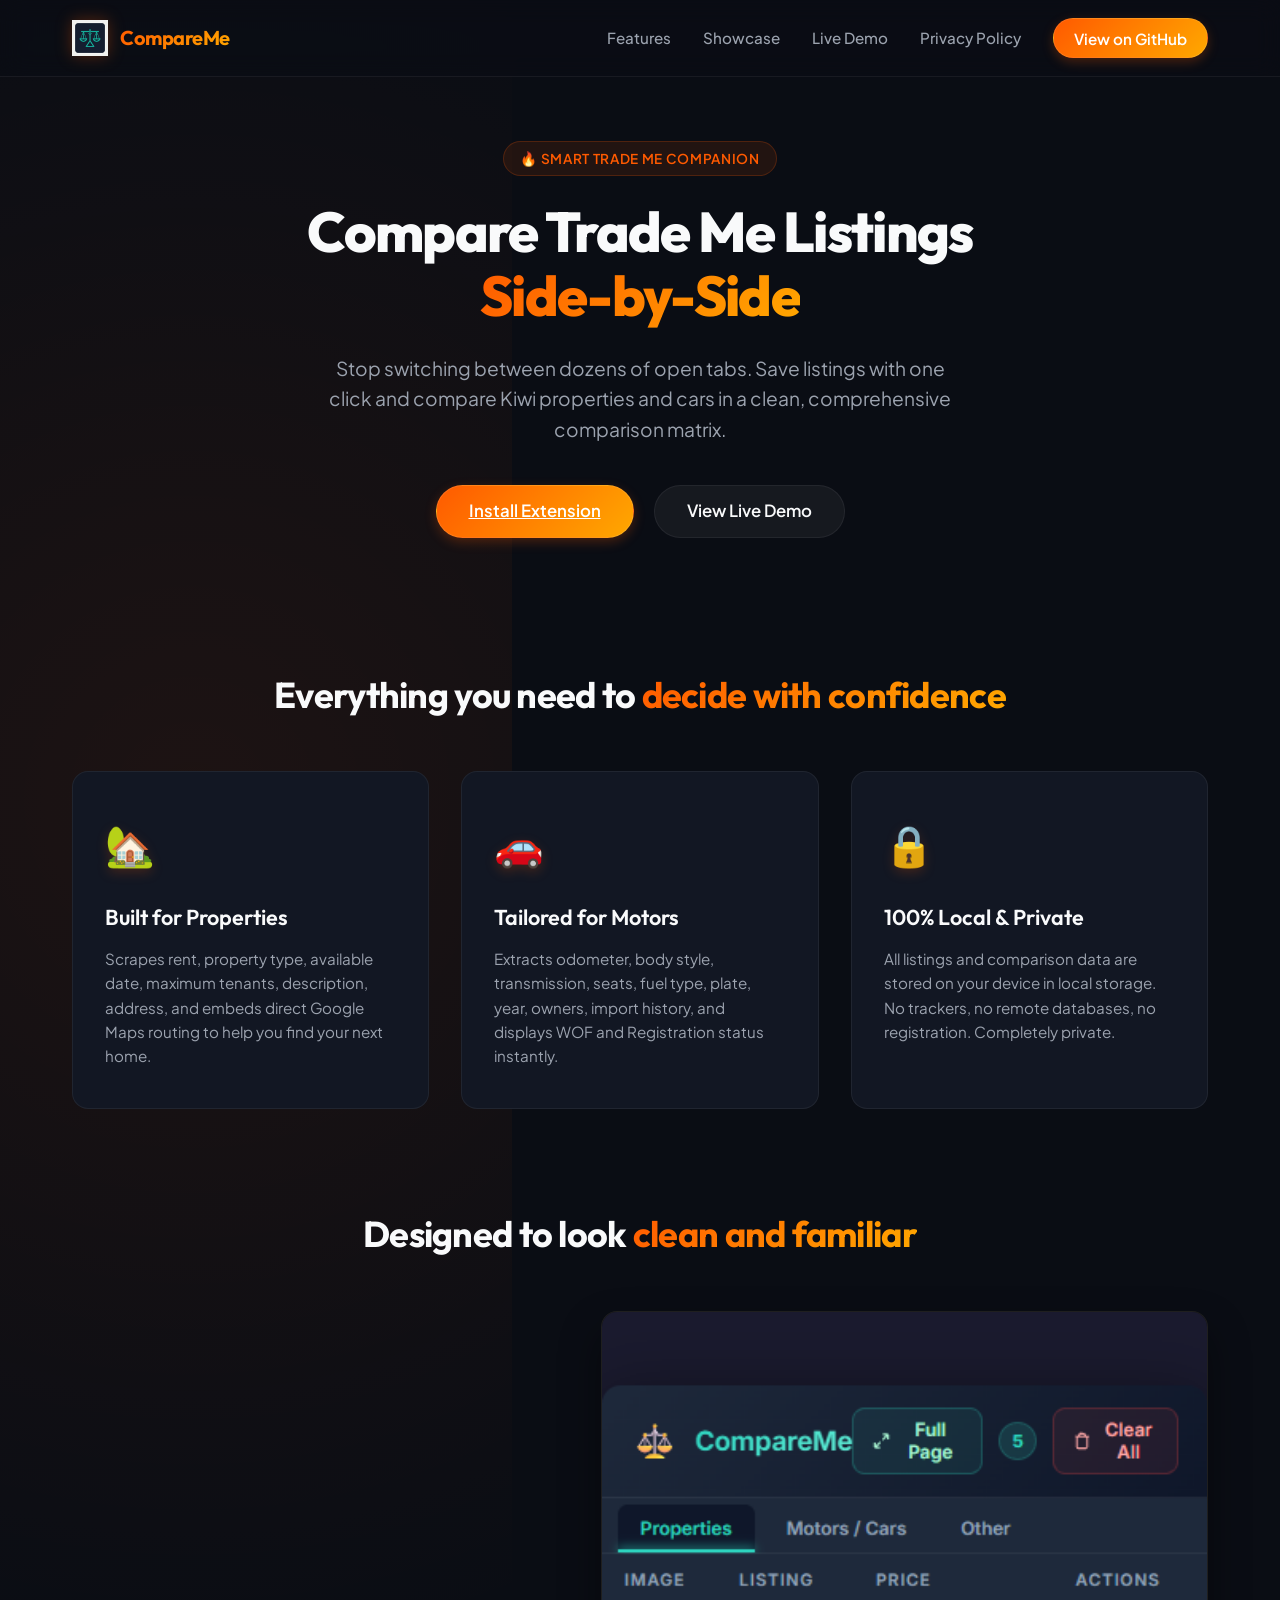
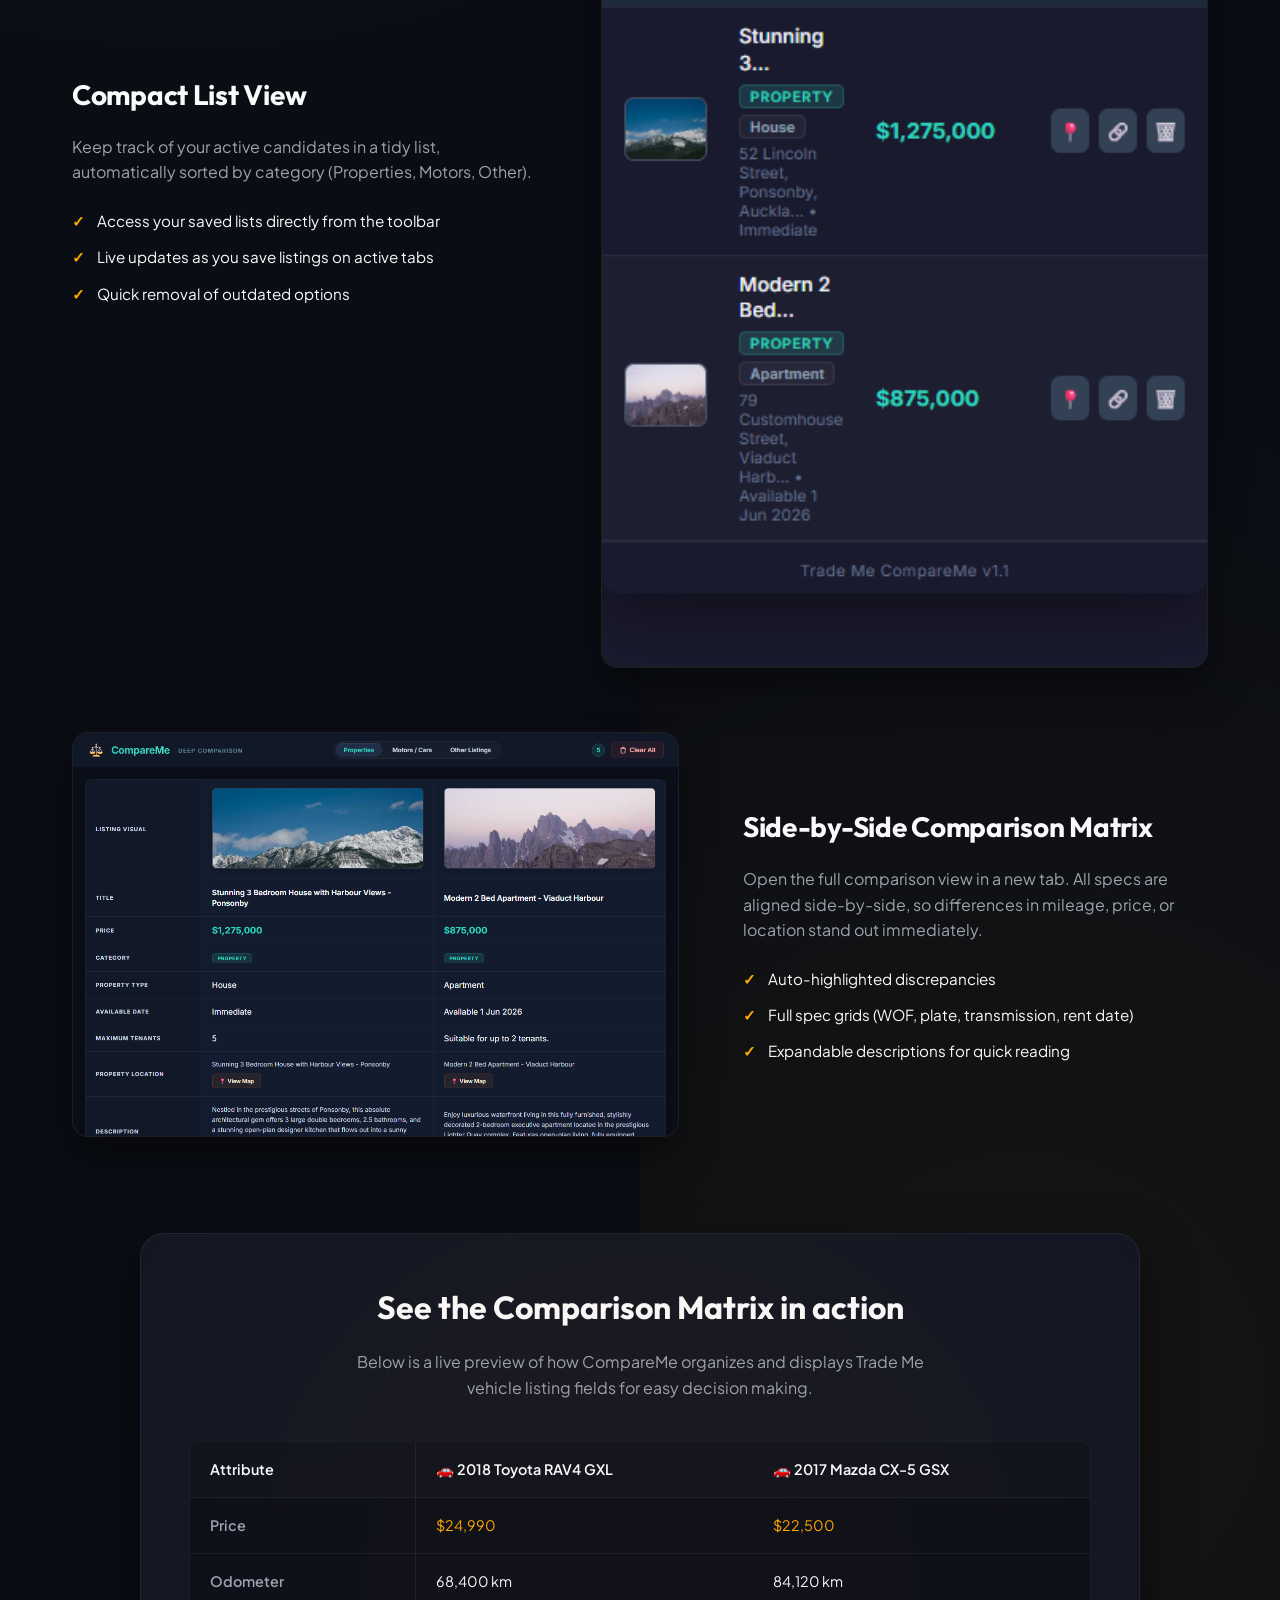
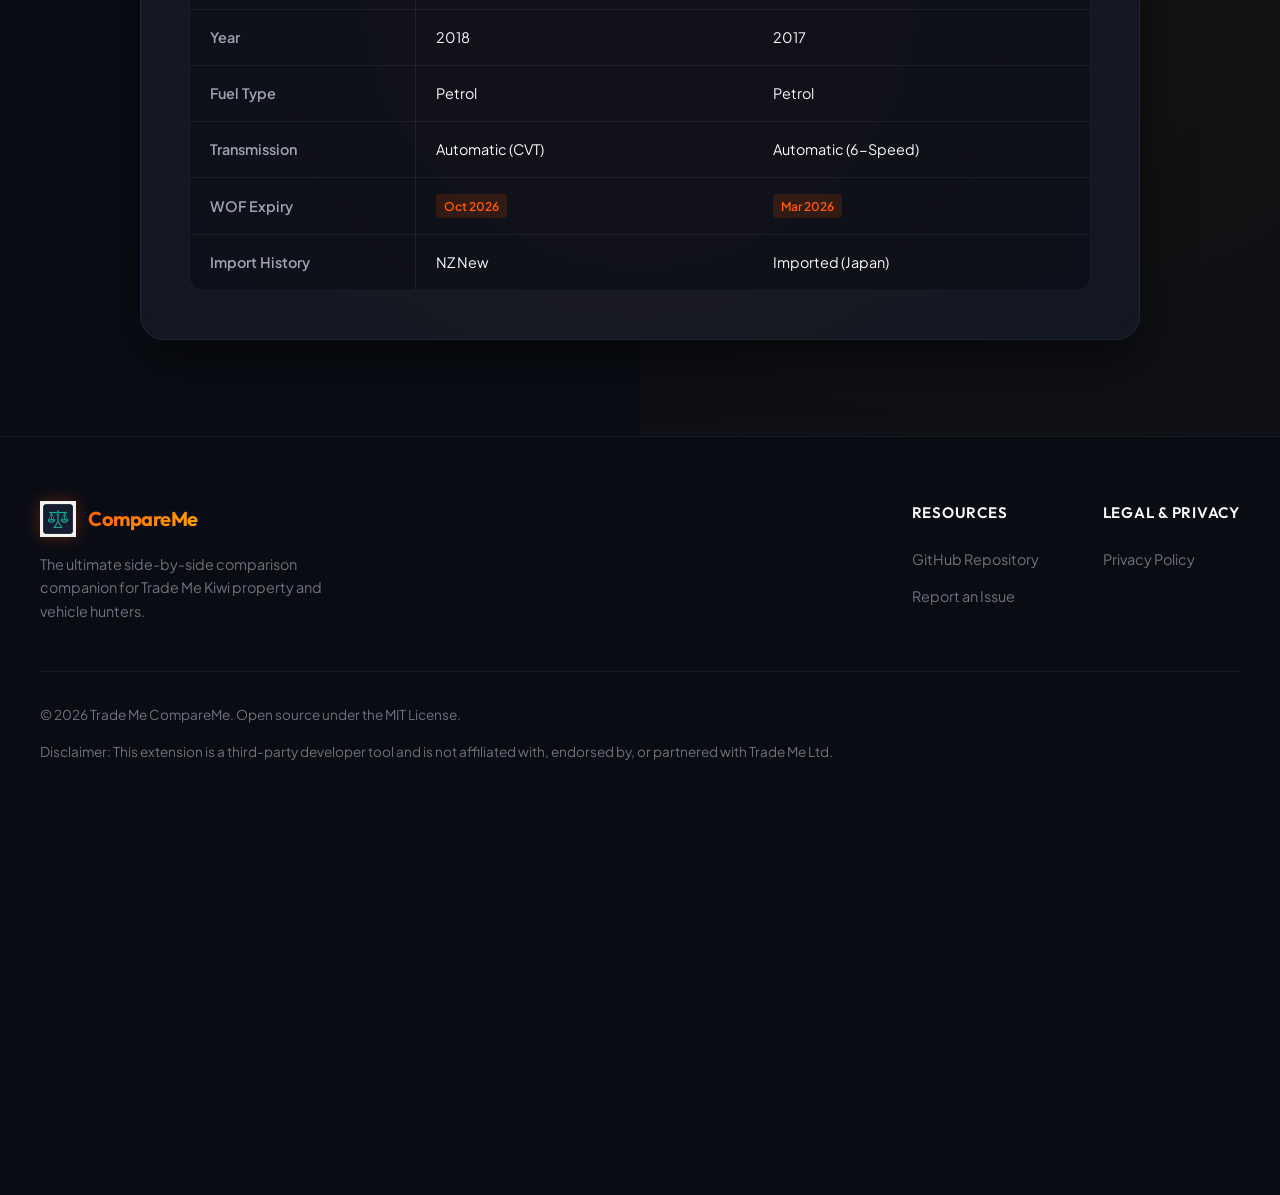
==== index.html @ 4a11d796 "Add files via upload" ====
<!DOCTYPE html>
<html lang="en">
<head>
    <meta charset="UTF-8">
    <meta name="viewport" content="width=device-width, initial-scale=1.0">
    <title>Trade Me CompareMe - Side-by-Side Car and Property Comparison</title>
    <meta name="description" content="Compare Trade Me motor and property listings side-by-side. Save listings locally, compare technical specs instantly, and find the perfect car or home.">
    <link rel="icon" type="image/png" href="assets/icon16.png">
    <link rel="stylesheet" href="styles.css">
</head>
<body>

    <!-- Header / Navigation -->
    <header>
        <div class="nav-container">
            <a href="index.html" class="logo-link">
                <img src="assets/icon128.png" alt="Trade Me CompareMe Logo" class="logo-icon">
                <span class="logo-text">CompareMe</span>
            </a>
            <nav>
                <ul>
                    <li><a href="#features">Features</a></li>
                    <li><a href="#showcase">Showcase</a></li>
                    <li><a href="#demo">Live Demo</a></li>
                    <li><a href="privacy.html">Privacy Policy</a></li>
                    <li class="cta-li"><a href="https://github.com/raizenshout/trademe-compareme" class="btn-cta" target="_blank">View on GitHub</a></li>
                </ul>
            </nav>
        </div>
    </header>

    <!-- Hero Section -->
    <section class="hero">
        <span class="hero-tag">🔥 Smart Trade Me Companion</span>
        <h1>Compare Trade Me Listings <span>Side-by-Side</span></h1>
        <p class="hero-desc">
            Stop switching between dozens of open tabs. Save listings with one click and compare Kiwi properties and cars in a clean, comprehensive comparison matrix.
        </p>
        <div class="hero-buttons">
            <a href="https://github.com/raizenshout/trademe-compareme" class="btn-cta btn-large" target="_blank">Install Extension</a>
            <a href="#demo" class="btn-secondary btn-large">View Live Demo</a>
        </div>
    </section>

    <!-- Core Features Section -->
    <section class="features-section" id="features">
        <h2 class="section-title">Everything you need to <span>decide with confidence</span></h2>
        <div class="grid-3">
            <!-- Feature Card 1 -->
            <div class="card">
                <span class="card-icon">🏡</span>
                <h3>Built for Properties</h3>
                <p>Scrapes rent, property type, available date, maximum tenants, description, address, and embeds direct Google Maps routing to help you find your next home.</p>
            </div>
            <!-- Feature Card 2 -->
            <div class="card">
                <span class="card-icon">🚗</span>
                <h3>Tailored for Motors</h3>
                <p>Extracts odometer, body style, transmission, seats, fuel type, plate, year, owners, import history, and displays WOF and Registration status instantly.</p>
            </div>
            <!-- Feature Card 3 -->
            <div class="card">
                <span class="card-icon">🔒</span>
                <h3>100% Local & Private</h3>
                <p>All listings and comparison data are stored on your device in local storage. No trackers, no remote databases, no registration. Completely private.</p>
            </div>
        </div>
    </section>

    <!-- Visual Showcase Section -->
    <section class="showcase-section" id="showcase">
        <h2 class="section-title">Designed to look <span>clean and familiar</span></h2>
        <div class="showcase-container">
            
            <!-- Showcase Item 1: Popup -->
            <div class="showcase-item">
                <div class="showcase-content">
                    <h3>Compact List View</h3>
                    <p>Keep track of your active candidates in a tidy list, automatically sorted by category (Properties, Motors, Other).</p>
                    <ul>
                        <li>Access your saved lists directly from the toolbar</li>
                        <li>Live updates as you save listings on active tabs</li>
                        <li>Quick removal of outdated options</li>
                    </ul>
                </div>
                <div class="showcase-image-wrapper">
                    <img src="assets/popup_test_screenshot.png" alt="Trade Me CompareMe Popup Screenshot" class="showcase-img">
                </div>
            </div>

            <!-- Showcase Item 2: Matrix -->
            <div class="showcase-item">
                <div class="showcase-content">
                    <h3>Side-by-Side Comparison Matrix</h3>
                    <p>Open the full comparison view in a new tab. All specs are aligned side-by-side, so differences in mileage, price, or location stand out immediately.</p>
                    <ul>
                        <li>Auto-highlighted discrepancies</li>
                        <li>Full spec grids (WOF, plate, transmission, rent date)</li>
                        <li>Expandable descriptions for quick reading</li>
                    </ul>
                </div>
                <div class="showcase-image-wrapper">
                    <img src="assets/compare_test_screenshot.png" alt="Trade Me CompareMe Comparison Matrix Screenshot" class="showcase-img">
                </div>
            </div>

        </div>
    </section>

    <!-- Interactive Mock Demo Section -->
    <section class="demo-section" id="demo">
        <h2 class="demo-title">See the <span>Comparison Matrix</span> in action</h2>
        <p class="demo-desc">Below is a live preview of how CompareMe organizes and displays Trade Me vehicle listing fields for easy decision making.</p>
        
        <div class="demo-matrix">
            <table class="demo-table">
                <thead>
                    <tr>
                        <th class="demo-field-name">Attribute</th>
                        <th>🚗 2018 Toyota RAV4 GXL</th>
                        <th>🚗 2017 Mazda CX-5 GSX</th>
                    </tr>
                </thead>
                <tbody>
                    <tr>
                        <td class="demo-field-name">Price</td>
                        <td class="demo-val highlight">$24,990</td>
                        <td class="demo-val highlight">$22,500</td>
                    </tr>
                    <tr>
                        <td class="demo-field-name">Odometer</td>
                        <td class="demo-val">68,400 km</td>
                        <td class="demo-val">84,120 km</td>
                    </tr>
                    <tr>
                        <td class="demo-field-name">Year</td>
                        <td class="demo-val">2018</td>
                        <td class="demo-val">2017</td>
                    </tr>
                    <tr>
                        <td class="demo-field-name">Fuel Type</td>
                        <td class="demo-val">Petrol</td>
                        <td class="demo-val">Petrol</td>
                    </tr>
                    <tr>
                        <td class="demo-field-name">Transmission</td>
                        <td class="demo-val">Automatic (CVT)</td>
                        <td class="demo-val">Automatic (6-Speed)</td>
                    </tr>
                    <tr>
                        <td class="demo-field-name">WOF Expiry</td>
                        <td class="demo-val"><span class="demo-badge">Oct 2026</span></td>
                        <td class="demo-val"><span class="demo-badge">Mar 2026</span></td>
                    </tr>
                    <tr>
                        <td class="demo-field-name">Import History</td>
                        <td class="demo-val">NZ New</td>
                        <td class="demo-val">Imported (Japan)</td>
                    </tr>
                </tbody>
            </table>
        </div>
    </section>

    <!-- Footer -->
    <footer>
        <div class="footer-container">
            <div class="footer-brand">
                <a href="index.html" class="logo-link">
                    <img src="assets/icon128.png" alt="Trade Me CompareMe Logo" class="logo-icon">
                    <span class="logo-text">CompareMe</span>
                </a>
                <p>The ultimate side-by-side comparison companion for Trade Me Kiwi property and vehicle hunters.</p>
            </div>
            <div class="footer-links">
                <div class="footer-col">
                    <h4>Resources</h4>
                    <ul>
                        <li><a href="https://github.com/raizenshout/trademe-compareme" target="_blank">GitHub Repository</a></li>
                        <li><a href="https://github.com/raizenshout/trademe-compareme/issues" target="_blank">Report an Issue</a></li>
                    </ul>
                </div>
                <div class="footer-col">
                    <h4>Legal & Privacy</h4>
                    <ul>
                        <li><a href="privacy.html">Privacy Policy</a></li>
                    </ul>
                </div>
            </div>
        </div>
        <div class="footer-bottom">
            <p>&copy; 2026 Trade Me CompareMe. Open source under the MIT License.</p>
            <p>Disclaimer: This extension is a third-party developer tool and is not affiliated with, endorsed by, or partnered with Trade Me Ltd.</p>
        </div>
    </footer>

</body>
</html>
---- styles.css ----
@import url('https://fonts.googleapis.com/css2?family=Outfit:wght@300;400;500;600;700;800&family=Plus+Jakarta+Sans:wght@300;400;500;600;700&display=swap');

:root {
    --bg-main: #0A0D14;
    --bg-card: #121723;
    --bg-card-hover: #192030;
    --text-primary: #F9FAFB;
    --text-secondary: #9CA3AF;
    --text-muted: #6B7280;
    --accent-orange: #FF5A00;
    --accent-yellow: #FFA800;
    --accent-gradient: linear-gradient(135deg, #FF5A00 0%, #FFA800 100%);
    --accent-glow: rgba(255, 90, 0, 0.15);
    --border-color: rgba(255, 255, 255, 0.06);
    --border-hover: rgba(255, 255, 255, 0.12);
    --font-heading: 'Outfit', sans-serif;
    --font-body: 'Plus Jakarta Sans', sans-serif;
    --transition-smooth: all 0.3s cubic-bezier(0.4, 0, 0.2, 1);
}

* {
    box-sizing: border-box;
    margin: 0;
    padding: 0;
}

body {
    background-color: var(--bg-main);
    color: var(--text-primary);
    font-family: var(--font-body);
    line-height: 1.6;
    overflow-x: hidden;
    position: relative;
}

/* Background Gradients */
body::before {
    content: '';
    position: absolute;
    top: -10%;
    left: -10%;
    width: 50%;
    height: 60%;
    background: radial-gradient(circle, rgba(255, 90, 0, 0.08) 0%, transparent 70%);
    z-index: -1;
    pointer-events: none;
}

body::after {
    content: '';
    position: absolute;
    bottom: -10%;
    right: -10%;
    width: 60%;
    height: 70%;
    background: radial-gradient(circle, rgba(255, 168, 0, 0.05) 0%, transparent 70%);
    z-index: -1;
    pointer-events: none;
}

/* Header & Navigation */
header {
    backdrop-filter: blur(12px);
    -webkit-backdrop-filter: blur(12px);
    background-color: rgba(10, 13, 20, 0.7);
    border-bottom: 1px solid var(--border-color);
    position: sticky;
    top: 0;
    z-index: 100;
    transition: var(--transition-smooth);
}

.nav-container {
    max-width: 1200px;
    margin: 0 auto;
    padding: 1.25rem 2rem;
    display: flex;
    justify-content: space-between;
    align-items: center;
}

.logo-link {
    display: flex;
    align-items: center;
    gap: 0.75rem;
    text-decoration: none;
    color: var(--text-primary);
}

.logo-icon {
    width: 2.25rem;
    height: 2.25rem;
    object-fit: contain;
    filter: drop-shadow(0 0 8px rgba(255, 90, 0, 0.3));
}

.logo-text {
    font-family: var(--font-heading);
    font-weight: 700;
    font-size: 1.25rem;
    letter-spacing: -0.025em;
    background: var(--accent-gradient);
    -webkit-background-clip: text;
    -webkit-text-fill-color: transparent;
}

nav ul {
    display: flex;
    list-style: none;
    gap: 2rem;
    align-items: center;
}

nav a {
    color: var(--text-secondary);
    text-decoration: none;
    font-weight: 500;
    font-size: 0.95rem;
    transition: var(--transition-smooth);
}

nav a:hover, nav a.active {
    color: var(--text-primary);
    text-shadow: 0 0 10px rgba(255, 255, 255, 0.2);
}

.btn-cta {
    background: var(--accent-gradient);
    color: #FFF !important;
    padding: 0.6rem 1.25rem;
    border-radius: 9999px;
    font-weight: 600;
    box-shadow: 0 4px 12px rgba(255, 90, 0, 0.25);
    transition: var(--transition-smooth);
    border: 1px solid rgba(255, 255, 255, 0.1);
}

.btn-cta:hover {
    transform: translateY(-2px);
    box-shadow: 0 6px 20px rgba(255, 90, 0, 0.4), 0 0 0 3px rgba(255, 90, 0, 0.2);
}

/* Hero Section */
.hero {
    max-width: 1200px;
    margin: 4rem auto 2rem;
    padding: 0 2rem;
    text-align: center;
    display: flex;
    flex-direction: column;
    align-items: center;
}

.hero-tag {
    background: rgba(255, 90, 0, 0.1);
    color: var(--accent-orange);
    padding: 0.35rem 1rem;
    border-radius: 9999px;
    font-size: 0.85rem;
    font-weight: 600;
    letter-spacing: 0.05em;
    text-transform: uppercase;
    border: 1px solid rgba(255, 90, 0, 0.2);
    margin-bottom: 1.5rem;
    display: inline-block;
    animation: pulse 2s infinite;
}

.hero h1 {
    font-family: var(--font-heading);
    font-size: 3.5rem;
    font-weight: 800;
    line-height: 1.15;
    letter-spacing: -0.03em;
    max-width: 800px;
    margin-bottom: 1.5rem;
}

.hero h1 span {
    background: var(--accent-gradient);
    -webkit-background-clip: text;
    -webkit-text-fill-color: transparent;
}

.hero-desc {
    font-size: 1.2rem;
    color: var(--text-secondary);
    max-width: 650px;
    margin-bottom: 2.5rem;
}

.hero-buttons {
    display: flex;
    gap: 1.25rem;
    margin-bottom: 4rem;
}

.btn-secondary {
    background: rgba(255, 255, 255, 0.05);
    color: var(--text-primary);
    padding: 0.75rem 1.75rem;
    border-radius: 9999px;
    font-weight: 600;
    text-decoration: none;
    border: 1px solid var(--border-color);
    transition: var(--transition-smooth);
}

.btn-secondary:hover {
    background: rgba(255, 255, 255, 0.1);
    border-color: var(--border-hover);
    transform: translateY(-2px);
}

.btn-large {
    padding: 0.75rem 2rem;
    font-size: 1.05rem;
}

/* Feature Grid */
.features-section {
    max-width: 1200px;
    margin: 4rem auto;
    padding: 0 2rem;
}

.section-title {
    font-family: var(--font-heading);
    font-size: 2.25rem;
    font-weight: 700;
    text-align: center;
    margin-bottom: 3rem;
    letter-spacing: -0.02em;
}

.section-title span {
    background: var(--accent-gradient);
    -webkit-background-clip: text;
    -webkit-text-fill-color: transparent;
}

.grid-3 {
    display: grid;
    grid-template-columns: repeat(auto-fit, minmax(300px, 1fr));
    gap: 2rem;
}

.card {
    background: var(--bg-card);
    border: 1px solid var(--border-color);
    border-radius: 16px;
    padding: 2.5rem 2rem;
    transition: var(--transition-smooth);
    position: relative;
    overflow: hidden;
}

.card::before {
    content: '';
    position: absolute;
    top: 0;
    left: 0;
    width: 100%;
    height: 100%;
    background: linear-gradient(180deg, rgba(255, 90, 0, 0.03) 0%, transparent 100%);
    opacity: 0;
    transition: var(--transition-smooth);
}

.card:hover {
    transform: translateY(-6px);
    border-color: rgba(255, 90, 0, 0.3);
    box-shadow: 0 12px 30px rgba(0, 0, 0, 0.3), 0 0 20px var(--accent-glow);
}

.card:hover::before {
    opacity: 1;
}

.card-icon {
    font-size: 2.5rem;
    margin-bottom: 1.5rem;
    display: inline-block;
    filter: drop-shadow(0 4px 6px rgba(255, 90, 0, 0.2));
}

.card h3 {
    font-family: var(--font-heading);
    font-size: 1.35rem;
    font-weight: 600;
    margin-bottom: 0.75rem;
}

.card p {
    color: var(--text-secondary);
    font-size: 0.95rem;
}

/* Screenshot Showcase */
.showcase-section {
    max-width: 1200px;
    margin: 6rem auto;
    padding: 0 2rem;
    text-align: center;
}

.showcase-container {
    display: flex;
    flex-direction: column;
    gap: 4rem;
    margin-top: 3rem;
}

.showcase-item {
    display: flex;
    align-items: center;
    gap: 4rem;
    text-align: left;
}

.showcase-item:nth-child(even) {
    flex-direction: row-reverse;
}

.showcase-content {
    flex: 1;
}

.showcase-content h3 {
    font-family: var(--font-heading);
    font-size: 1.75rem;
    font-weight: 700;
    margin-bottom: 1rem;
    letter-spacing: -0.01em;
}

.showcase-content p {
    color: var(--text-secondary);
    margin-bottom: 1.5rem;
}

.showcase-content ul {
    list-style: none;
    display: flex;
    flex-direction: column;
    gap: 0.75rem;
}

.showcase-content li {
    display: flex;
    align-items: center;
    gap: 0.75rem;
    font-size: 0.95rem;
    color: var(--text-primary);
}

.showcase-content li::before {
    content: '✓';
    color: var(--accent-yellow);
    font-weight: 800;
}

.showcase-image-wrapper {
    flex: 1.3;
    border-radius: 16px;
    overflow: hidden;
    border: 1px solid var(--border-color);
    box-shadow: 0 20px 40px rgba(0, 0, 0, 0.4);
    background: #111;
    transition: var(--transition-smooth);
}

.showcase-image-wrapper:hover {
    border-color: rgba(255, 90, 0, 0.4);
    transform: scale(1.02);
}

.showcase-img {
    width: 100%;
    height: auto;
    display: block;
}

/* Interactive Demo / Comparison Matrix Sample */
.demo-section {
    max-width: 1000px;
    margin: 6rem auto;
    padding: 3rem;
    background: var(--bg-card);
    border: 1px solid var(--border-color);
    border-radius: 24px;
    text-align: center;
    position: relative;
    box-shadow: 0 20px 50px rgba(0, 0, 0, 0.5);
    overflow: hidden;
}

.demo-section::before {
    content: '';
    position: absolute;
    top: -50%;
    left: -50%;
    width: 200%;
    height: 200%;
    background: radial-gradient(circle, rgba(255, 90, 0, 0.05) 0%, transparent 50%);
    pointer-events: none;
}

.demo-title {
    font-family: var(--font-heading);
    font-size: 2rem;
    font-weight: 700;
    margin-bottom: 1rem;
}

.demo-desc {
    color: var(--text-secondary);
    max-width: 600px;
    margin: 0 auto 2.5rem;
}

.demo-matrix {
    border: 1px solid var(--border-color);
    border-radius: 12px;
    overflow-x: auto;
    background: rgba(10, 13, 20, 0.6);
    backdrop-filter: blur(10px);
}

.demo-table {
    width: 100%;
    border-collapse: collapse;
    text-align: left;
    font-size: 0.9rem;
}

.demo-table th, .demo-table td {
    padding: 1rem 1.25rem;
    border-bottom: 1px solid var(--border-color);
}

.demo-table th {
    background: rgba(255, 255, 255, 0.02);
    font-weight: 600;
    color: var(--text-primary);
}

.demo-table tr:last-child td {
    border-bottom: none;
}

.demo-field-name {
    font-weight: 600;
    color: var(--text-secondary);
    width: 25%;
    border-right: 1px solid var(--border-color);
}

.demo-val {
    width: 37.5%;
}

.demo-val.highlight {
    color: var(--accent-yellow);
}

.demo-badge {
    background: rgba(255, 90, 0, 0.15);
    color: var(--accent-orange);
    padding: 0.15rem 0.5rem;
    border-radius: 4px;
    font-size: 0.75rem;
    font-weight: 600;
    display: inline-block;
}

/* Privacy Policy Layout */
.privacy-container {
    max-width: 800px;
    margin: 4rem auto;
    padding: 0 2rem;
}

.privacy-header {
    text-align: center;
    margin-bottom: 3.5rem;
}

.privacy-header h1 {
    font-family: var(--font-heading);
    font-size: 2.75rem;
    font-weight: 800;
    margin-bottom: 0.75rem;
    letter-spacing: -0.02em;
}

.privacy-header p {
    color: var(--text-muted);
    font-size: 0.95rem;
}

.privacy-card {
    background: var(--bg-card);
    border: 1px solid var(--border-color);
    border-radius: 20px;
    padding: 3rem;
    box-shadow: 0 15px 35px rgba(0, 0, 0, 0.3);
}

.privacy-intro {
    font-size: 1.05rem;
    color: var(--text-primary);
    margin-bottom: 2rem;
    line-height: 1.7;
    border-left: 3px solid var(--accent-orange);
    padding-left: 1.25rem;
}

.privacy-section {
    margin-bottom: 2.5rem;
}

.privacy-section h2 {
    font-family: var(--font-heading);
    font-size: 1.5rem;
    font-weight: 700;
    margin-bottom: 1rem;
    color: var(--text-primary);
    border-bottom: 1px solid rgba(255, 255, 255, 0.05);
    padding-bottom: 0.5rem;
    display: flex;
    align-items: center;
    gap: 0.75rem;
}

.privacy-section h2::before {
    content: '';
    display: inline-block;
    width: 6px;
    height: 18px;
    background: var(--accent-gradient);
    border-radius: 99px;
}

.privacy-section p {
    color: var(--text-secondary);
    margin-bottom: 1rem;
    font-size: 0.95rem;
}

.privacy-section ul {
    list-style: none;
    margin-bottom: 1rem;
    padding-left: 0.5rem;
}

.privacy-section li {
    position: relative;
    padding-left: 1.5rem;
    margin-bottom: 0.75rem;
    color: var(--text-secondary);
    font-size: 0.95rem;
}

.privacy-section li::before {
    content: '→';
    position: absolute;
    left: 0;
    color: var(--accent-orange);
    font-weight: 700;
}

.privacy-callout {
    background: rgba(255, 90, 0, 0.05);
    border: 1px solid rgba(255, 90, 0, 0.15);
    border-radius: 12px;
    padding: 1.5rem;
    margin: 2rem 0;
}

.privacy-callout h3 {
    font-family: var(--font-heading);
    font-size: 1.1rem;
    color: var(--accent-orange);
    margin-bottom: 0.5rem;
    font-weight: 600;
    display: flex;
    align-items: center;
    gap: 0.5rem;
}

.privacy-callout p {
    color: var(--text-secondary);
    margin-bottom: 0;
    font-size: 0.9rem;
}

/* Footer Section */
footer {
    border-top: 1px solid var(--border-color);
    background: rgba(10, 13, 20, 0.9);
    padding: 4rem 2rem 2rem;
    margin-top: 6rem;
}

.footer-container {
    max-width: 1200px;
    margin: 0 auto;
    display: flex;
    justify-content: space-between;
    align-items: flex-start;
    flex-wrap: wrap;
    gap: 3rem;
}

.footer-brand {
    max-width: 320px;
}

.footer-brand p {
    color: var(--text-muted);
    font-size: 0.9rem;
    margin-top: 1rem;
}

.footer-links {
    display: flex;
    gap: 4rem;
}

.footer-col h4 {
    font-family: var(--font-heading);
    font-size: 0.95rem;
    font-weight: 600;
    text-transform: uppercase;
    letter-spacing: 0.05em;
    margin-bottom: 1.25rem;
    color: var(--text-primary);
}

.footer-col ul {
    list-style: none;
    display: flex;
    flex-direction: column;
    gap: 0.75rem;
}

.footer-col a {
    color: var(--text-muted);
    text-decoration: none;
    font-size: 0.9rem;
    transition: var(--transition-smooth);
}

.footer-col a:hover {
    color: var(--text-primary);
}

.footer-bottom {
    max-width: 1200px;
    margin: 3rem auto 0;
    padding-top: 2rem;
    border-top: 1px solid var(--border-color);
    display: flex;
    justify-content: space-between;
    align-items: center;
    color: var(--text-muted);
    font-size: 0.85rem;
    flex-wrap: wrap;
    gap: 1rem;
}

/* Animations */
@keyframes pulse {
    0% {
        box-shadow: 0 0 0 0 rgba(255, 90, 0, 0.4);
    }
    70% {
        box-shadow: 0 0 0 10px rgba(255, 90, 0, 0);
    }
    100% {
        box-shadow: 0 0 0 0 rgba(255, 90, 0, 0);
    }
}

/* Responsive Styling */
@media (max-width: 968px) {
    .hero h1 {
        font-size: 2.75rem;
    }
    .showcase-item {
        flex-direction: column !important;
        gap: 2rem;
    }
    .showcase-content {
        text-align: center;
    }
    .showcase-content ul {
        align-items: center;
    }
    .footer-container {
        flex-direction: column;
        gap: 2.5rem;
    }
    .footer-links {
        width: 100%;
        justify-content: space-between;
        gap: 2rem;
    }
}

@media (max-width: 576px) {
    .nav-container {
        padding: 1rem;
    }
    nav ul {
        gap: 1rem;
    }
    nav ul li:not(.cta-li) {
        display: none; /* Hide standard links on mobile popup */
    }
    .hero h1 {
        font-size: 2.25rem;
    }
    .hero-buttons {
        flex-direction: column;
        width: 100%;
    }
    .btn-large {
        width: 100%;
        text-align: center;
    }
    .privacy-card {
        padding: 1.75rem;
    }
}
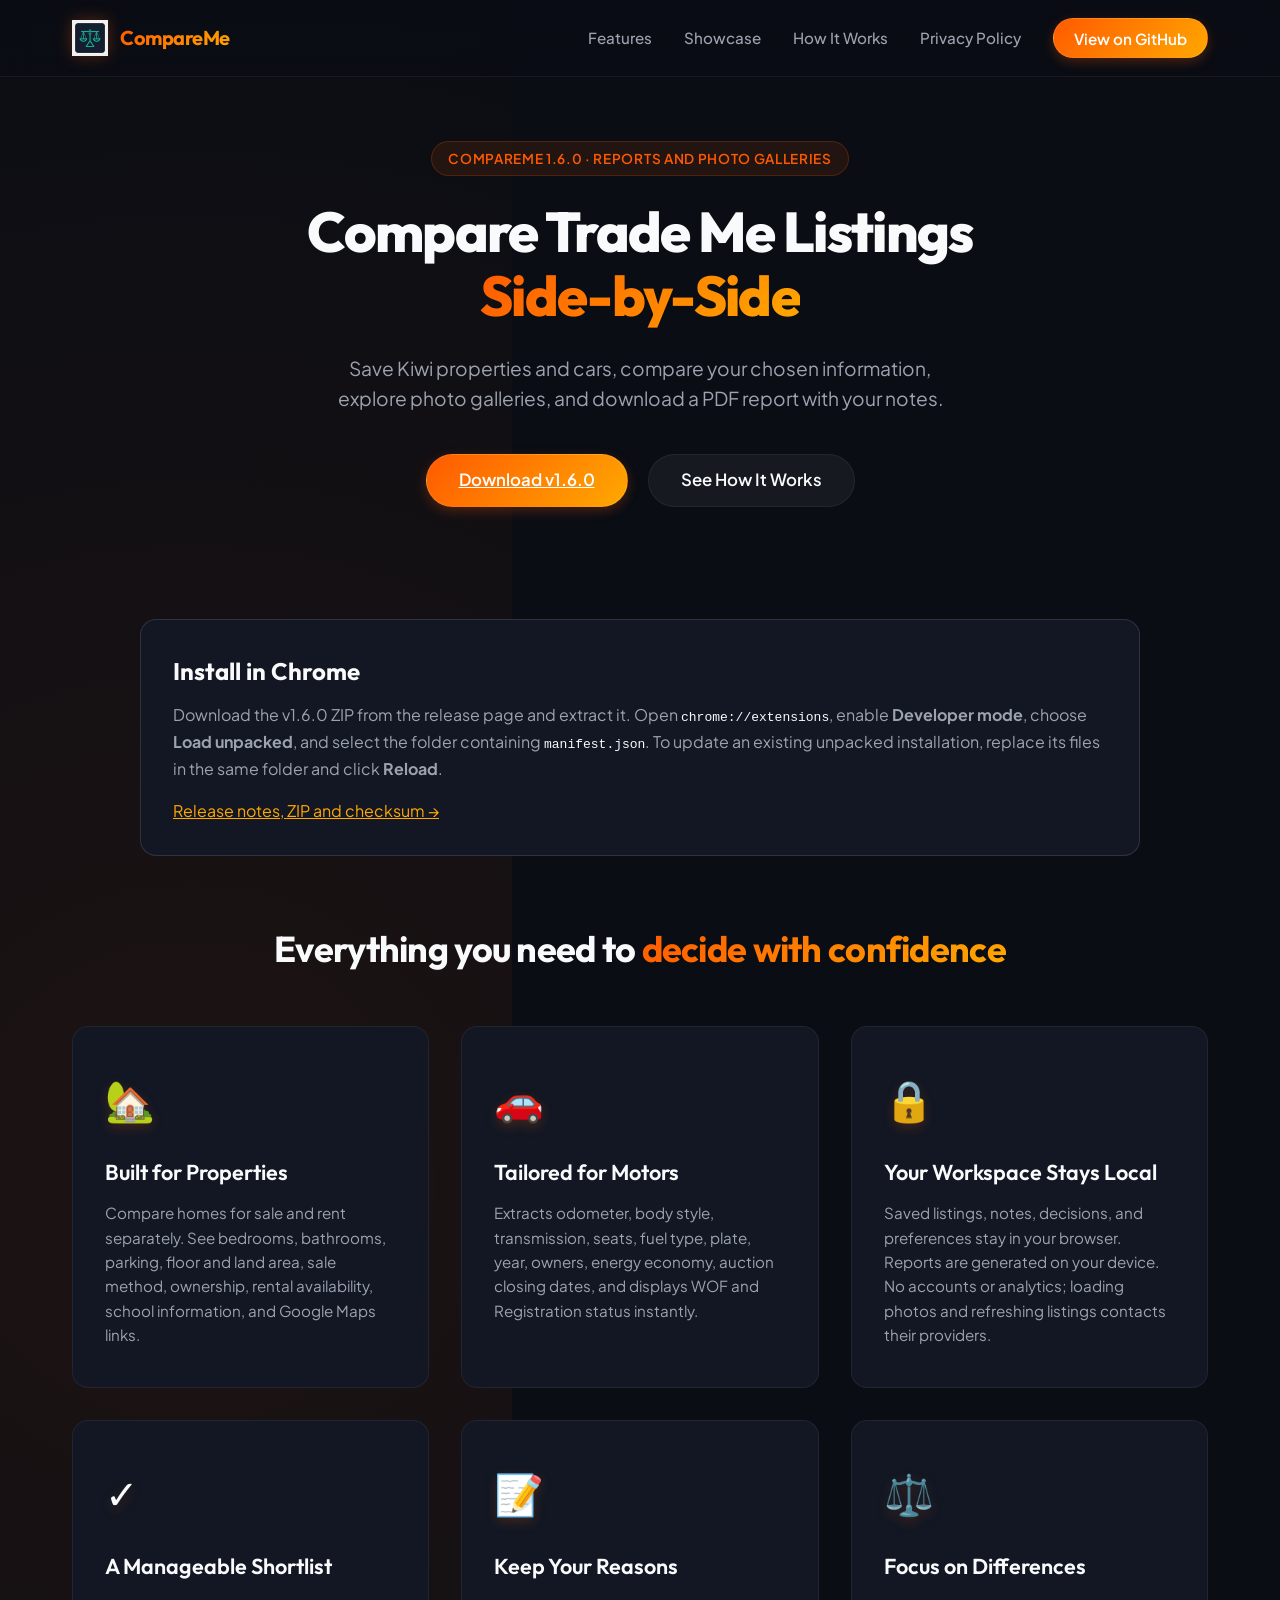
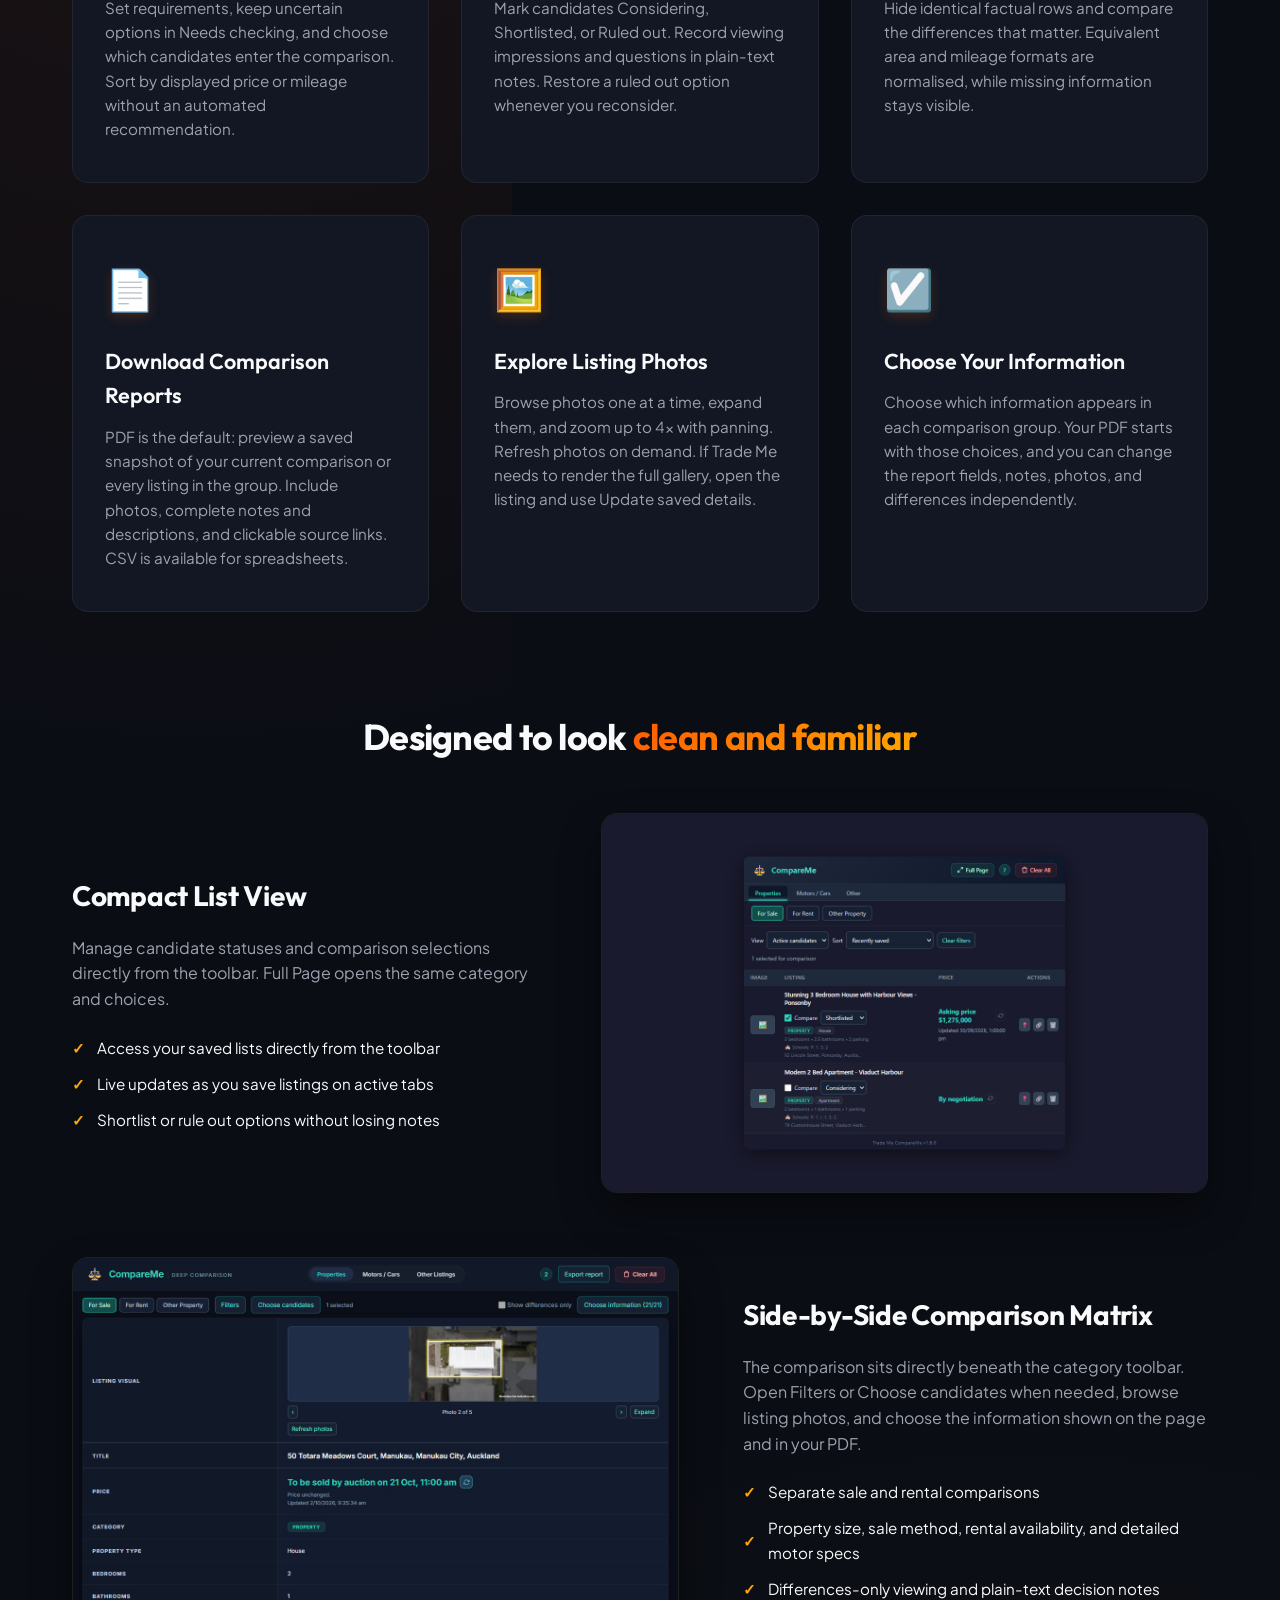
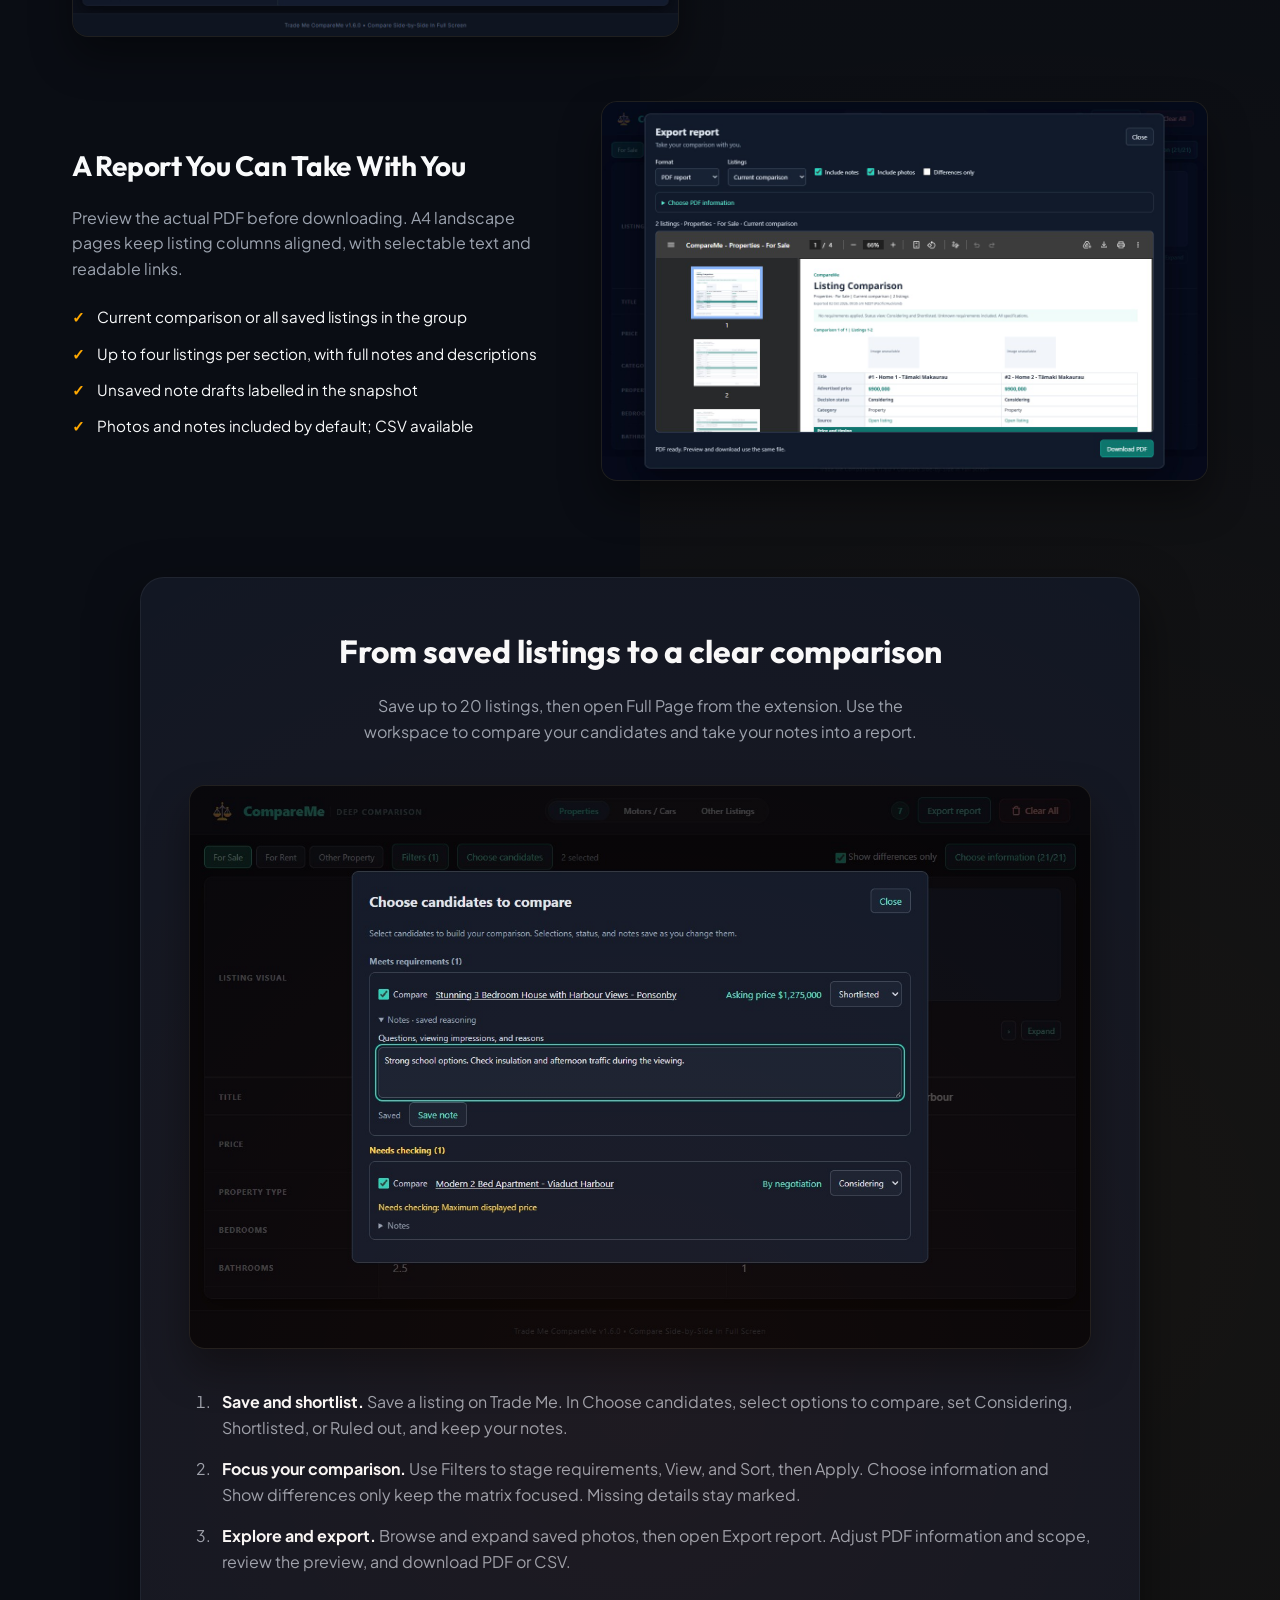
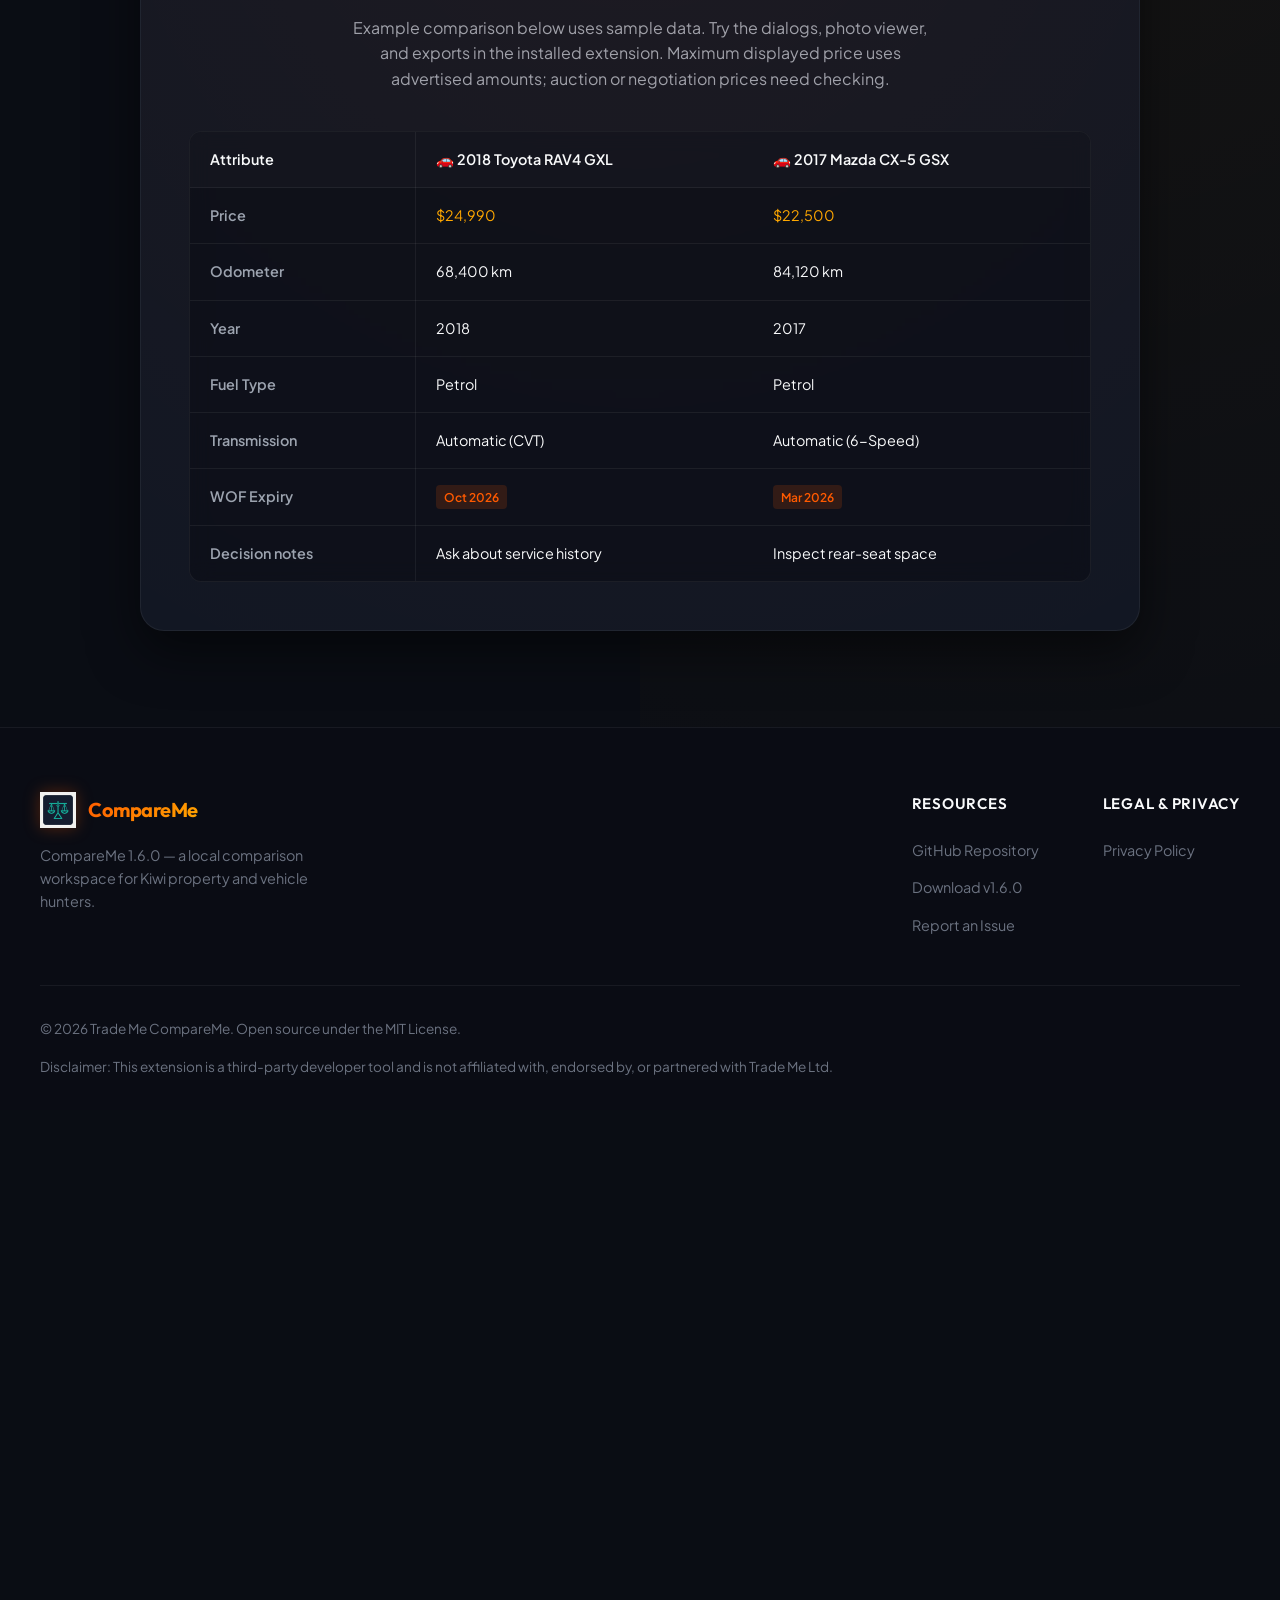
==== commit ab135b37: "Update GitHub Pages for CompareMe v1.6.0" ====
--- a/index.html
+++ b/index.html
@@ -4,7 +4,7 @@
     <meta charset="UTF-8">
     <meta name="viewport" content="width=device-width, initial-scale=1.0">
     <title>Trade Me CompareMe - Side-by-Side Car and Property Comparison</title>
-    <meta name="description" content="Compare Trade Me motor and property listings side-by-side. Save listings locally, compare technical specs instantly, and find the perfect car or home.">
+    <meta name="description" content="Compare Trade Me properties and cars, shortlist candidates, browse photo galleries, choose visible information, and download local PDF or CSV reports with CompareMe 1.6.0.">
     <link rel="icon" type="image/png" href="assets/icon16.png">
     <link rel="stylesheet" href="styles.css">
 </head>
@@ -21,9 +21,9 @@
                 <ul>
                     <li><a href="#features">Features</a></li>
                     <li><a href="#showcase">Showcase</a></li>
-                    <li><a href="#demo">Live Demo</a></li>
+                    <li><a href="#demo">How It Works</a></li>
                     <li><a href="privacy.html">Privacy Policy</a></li>
-                    <li class="cta-li"><a href="https://github.com/raizenshout/trademe-compareme" class="btn-cta" target="_blank">View on GitHub</a></li>
+                    <li class="cta-li"><a href="https://github.com/raizenshout/trademe-compareme" class="btn-cta" target="_blank" rel="noopener noreferrer">View on GitHub</a></li>
                 </ul>
             </nav>
         </div>
@@ -31,15 +31,21 @@
 
     <!-- Hero Section -->
     <section class="hero">
-        <span class="hero-tag">🔥 Smart Trade Me Companion</span>
+        <span class="hero-tag">CompareMe 1.6.0 · Reports and photo galleries</span>
         <h1>Compare Trade Me Listings <span>Side-by-Side</span></h1>
         <p class="hero-desc">
-            Stop switching between dozens of open tabs. Save listings with one click and compare Kiwi properties and cars in a clean, comprehensive comparison matrix.
+            Save Kiwi properties and cars, compare your chosen information, explore photo galleries, and download a PDF report with your notes.
         </p>
         <div class="hero-buttons">
-            <a href="https://github.com/raizenshout/trademe-compareme" class="btn-cta btn-large" target="_blank">Install Extension</a>
-            <a href="#demo" class="btn-secondary btn-large">View Live Demo</a>
-        </div>
+            <a href="https://github.com/raizenshout/trademe-compareme/releases/tag/v1.6.0" class="btn-cta btn-large" target="_blank" rel="noopener noreferrer">Download v1.6.0</a>
+            <a href="#demo" class="btn-secondary btn-large">See How It Works</a>
+        </div>
+    </section>
+
+    <section class="install-section" id="install" aria-labelledby="install-title">
+        <h2 id="install-title">Install in Chrome</h2>
+        <p>Download the v1.6.0 ZIP from the release page and extract it. Open <code>chrome://extensions</code>, enable <strong>Developer mode</strong>, choose <strong>Load unpacked</strong>, and select the folder containing <code>manifest.json</code>. To update an existing unpacked installation, replace its files in the same folder and click <strong>Reload</strong>.</p>
+        <a href="https://github.com/raizenshout/trademe-compareme/releases/tag/v1.6.0" target="_blank" rel="noopener noreferrer">Release notes, ZIP and checksum →</a>
     </section>
 
     <!-- Core Features Section -->
@@ -50,19 +56,49 @@
             <div class="card">
                 <span class="card-icon">🏡</span>
                 <h3>Built for Properties</h3>
-                <p>Scrapes rent, property type, available date, maximum tenants, description, address, and embeds direct Google Maps routing to help you find your next home.</p>
+                <p>Compare homes for sale and rent separately. See bedrooms, bathrooms, parking, floor and land area, sale method, ownership, rental availability, school information, and Google Maps links.</p>
             </div>
             <!-- Feature Card 2 -->
             <div class="card">
                 <span class="card-icon">🚗</span>
                 <h3>Tailored for Motors</h3>
-                <p>Extracts odometer, body style, transmission, seats, fuel type, plate, year, owners, import history, and displays WOF and Registration status instantly.</p>
+                <p>Extracts odometer, body style, transmission, seats, fuel type, plate, year, owners, energy economy, auction closing dates, and displays WOF and Registration status instantly.</p>
             </div>
             <!-- Feature Card 3 -->
             <div class="card">
                 <span class="card-icon">🔒</span>
-                <h3>100% Local & Private</h3>
-                <p>All listings and comparison data are stored on your device in local storage. No trackers, no remote databases, no registration. Completely private.</p>
+                <h3>Your Workspace Stays Local</h3>
+                <p>Saved listings, notes, decisions, and preferences stay in your browser. Reports are generated on your device. No accounts or analytics; loading photos and refreshing listings contacts their providers.</p>
+            </div>
+            <div class="card">
+                <span class="card-icon">✓</span>
+                <h3>A Manageable Shortlist</h3>
+                <p>Set requirements, keep uncertain options in Needs checking, and choose which candidates enter the comparison. Sort by displayed price or mileage without an automated recommendation.</p>
+            </div>
+            <div class="card">
+                <span class="card-icon">📝</span>
+                <h3>Keep Your Reasons</h3>
+                <p>Mark candidates Considering, Shortlisted, or Ruled out. Record viewing impressions and questions in plain-text notes. Restore a ruled out option whenever you reconsider.</p>
+            </div>
+            <div class="card">
+                <span class="card-icon">⚖️</span>
+                <h3>Focus on Differences</h3>
+                <p>Hide identical factual rows and compare the differences that matter. Equivalent area and mileage formats are normalised, while missing information stays visible.</p>
+            </div>
+            <div class="card">
+                <span class="card-icon">📄</span>
+                <h3>Download Comparison Reports</h3>
+                <p>PDF is the default: preview a saved snapshot of your current comparison or every listing in the group. Include photos, complete notes and descriptions, and clickable source links. CSV is available for spreadsheets.</p>
+            </div>
+            <div class="card">
+                <span class="card-icon">🖼️</span>
+                <h3>Explore Listing Photos</h3>
+                <p>Browse photos one at a time, expand them, and zoom up to 4× with panning. Refresh photos on demand. If Trade Me needs to render the full gallery, open the listing and use Update saved details.</p>
+            </div>
+            <div class="card">
+                <span class="card-icon">☑️</span>
+                <h3>Choose Your Information</h3>
+                <p>Choose which information appears in each comparison group. Your PDF starts with those choices, and you can change the report fields, notes, photos, and differences independently.</p>
             </div>
         </div>
     </section>
@@ -71,20 +107,20 @@
     <section class="showcase-section" id="showcase">
         <h2 class="section-title">Designed to look <span>clean and familiar</span></h2>
         <div class="showcase-container">
-            
+
             <!-- Showcase Item 1: Popup -->
             <div class="showcase-item">
                 <div class="showcase-content">
                     <h3>Compact List View</h3>
-                    <p>Keep track of your active candidates in a tidy list, automatically sorted by category (Properties, Motors, Other).</p>
+                    <p>Manage candidate statuses and comparison selections directly from the toolbar. Full Page opens the same category and choices.</p>
                     <ul>
                         <li>Access your saved lists directly from the toolbar</li>
                         <li>Live updates as you save listings on active tabs</li>
-                        <li>Quick removal of outdated options</li>
+                        <li>Shortlist or rule out options without losing notes</li>
                     </ul>
                 </div>
                 <div class="showcase-image-wrapper">
-                    <img src="assets/popup_test_screenshot.png" alt="Trade Me CompareMe Popup Screenshot" class="showcase-img">
+                    <img loading="lazy" width="1280" height="800" src="assets/popup-1.6.jpg" alt="CompareMe 1.6.0 popup with sale candidates and comparison selections" class="showcase-img">
                 </div>
             </div>
 
@@ -92,26 +128,48 @@
             <div class="showcase-item">
                 <div class="showcase-content">
                     <h3>Side-by-Side Comparison Matrix</h3>
-                    <p>Open the full comparison view in a new tab. All specs are aligned side-by-side, so differences in mileage, price, or location stand out immediately.</p>
-                    <ul>
-                        <li>Auto-highlighted discrepancies</li>
-                        <li>Full spec grids (WOF, plate, transmission, rent date)</li>
-                        <li>Expandable descriptions for quick reading</li>
+                    <p>The comparison sits directly beneath the category toolbar. Open Filters or Choose candidates when needed, browse listing photos, and choose the information shown on the page and in your PDF.</p>
+                    <ul>
+                        <li>Separate sale and rental comparisons</li>
+                        <li>Property size, sale method, rental availability, and detailed motor specs</li>
+                        <li>Differences-only viewing and plain-text decision notes</li>
                     </ul>
                 </div>
                 <div class="showcase-image-wrapper">
-                    <img src="assets/compare_test_screenshot.png" alt="Trade Me CompareMe Comparison Matrix Screenshot" class="showcase-img">
-                </div>
-            </div>
-
-        </div>
-    </section>
-
-    <!-- Interactive Mock Demo Section -->
+                    <img loading="lazy" width="1280" height="800" src="assets/comparison-1.6.jpg" alt="CompareMe 1.6.0 comparison with compact toolbar and property photo carousel" class="showcase-img">
+                </div>
+            </div>
+
+            <div class="showcase-item">
+                <div class="showcase-content">
+                    <h3>A Report You Can Take With You</h3>
+                    <p>Preview the actual PDF before downloading. A4 landscape pages keep listing columns aligned, with selectable text and readable links.</p>
+                    <ul>
+                        <li>Current comparison or all saved listings in the group</li>
+                        <li>Up to four listings per section, with full notes and descriptions</li>
+                        <li>Unsaved note drafts labelled in the snapshot</li>
+                        <li>Photos and notes included by default; CSV available</li>
+                    </ul>
+                </div>
+                <div class="showcase-image-wrapper">
+                    <a href="assets/report-1.6.jpg" target="_blank" rel="noopener noreferrer" aria-label="View full-size PDF export screenshot"><img src="assets/report-1.6.jpg" alt="CompareMe PDF export options and actual report preview with Download PDF button" class="showcase-img" loading="lazy" width="1280" height="800"></a>
+                </div>
+            </div>
+        </div>
+    </section>
+
+    <!-- Workflow and static comparison example -->
     <section class="demo-section" id="demo">
-        <h2 class="demo-title">See the <span>Comparison Matrix</span> in action</h2>
-        <p class="demo-desc">Below is a live preview of how CompareMe organizes and displays Trade Me vehicle listing fields for easy decision making.</p>
-        
+        <h2 class="demo-title">From saved listings to <span>a clear comparison</span></h2>
+        <p class="demo-desc">Save up to 20 listings, then open Full Page from the extension. Use the workspace to compare your candidates and take your notes into a report.</p>
+        <div class="showcase-image-wrapper"><img loading="lazy" width="1280" height="800" src="assets/candidates-1.6.jpg" alt="CompareMe 1.6.0 candidate dialog with shortlist status, notes and Needs checking group" class="showcase-img"></div>
+
+        <ol class="workflow-steps">
+            <li><strong>Save and shortlist.</strong> Save a listing on Trade Me. In Choose candidates, select options to compare, set Considering, Shortlisted, or Ruled out, and keep your notes.</li>
+            <li><strong>Focus your comparison.</strong> Use Filters to stage requirements, View, and Sort, then Apply. Choose information and Show differences only keep the matrix focused. Missing details stay marked.</li>
+            <li><strong>Explore and export.</strong> Browse and expand saved photos, then open Export report. Adjust PDF information and scope, review the preview, and download PDF or CSV.</li>
+        </ol>
+        <p class="demo-desc">Example comparison below uses sample data. Try the dialogs, photo viewer, and exports in the installed extension. Maximum displayed price uses advertised amounts; auction or negotiation prices need checking.</p>
         <div class="demo-matrix">
             <table class="demo-table">
                 <thead>
@@ -153,9 +211,9 @@
                         <td class="demo-val"><span class="demo-badge">Mar 2026</span></td>
                     </tr>
                     <tr>
-                        <td class="demo-field-name">Import History</td>
-                        <td class="demo-val">NZ New</td>
-                        <td class="demo-val">Imported (Japan)</td>
+                        <td class="demo-field-name">Decision notes</td>
+                        <td class="demo-val">Ask about service history</td>
+                        <td class="demo-val">Inspect rear-seat space</td>
                     </tr>
                 </tbody>
             </table>
@@ -170,14 +228,15 @@
                     <img src="assets/icon128.png" alt="Trade Me CompareMe Logo" class="logo-icon">
                     <span class="logo-text">CompareMe</span>
                 </a>
-                <p>The ultimate side-by-side comparison companion for Trade Me Kiwi property and vehicle hunters.</p>
+                <p>CompareMe 1.6.0 — a local comparison workspace for Kiwi property and vehicle hunters.</p>
             </div>
             <div class="footer-links">
                 <div class="footer-col">
                     <h4>Resources</h4>
                     <ul>
-                        <li><a href="https://github.com/raizenshout/trademe-compareme" target="_blank">GitHub Repository</a></li>
-                        <li><a href="https://github.com/raizenshout/trademe-compareme/issues" target="_blank">Report an Issue</a></li>
+                        <li><a href="https://github.com/raizenshout/trademe-compareme" target="_blank" rel="noopener noreferrer">GitHub Repository</a></li>
+                        <li><a href="https://github.com/raizenshout/trademe-compareme/releases/tag/v1.6.0" target="_blank" rel="noopener noreferrer">Download v1.6.0</a></li>
+                        <li><a href="https://github.com/raizenshout/trademe-compareme/issues" target="_blank" rel="noopener noreferrer">Report an Issue</a></li>
                     </ul>
                 </div>
                 <div class="footer-col">
--- a/styles.css
+++ b/styles.css
@@ -734,3 +734,39 @@
         padding: 1.75rem;
     }
 }
+
+/* Version 1.6 installation and workflow details. */
+.install-section {
+    max-width: 1000px;
+    margin: 3rem auto;
+    padding: 2rem;
+    border: 1px solid var(--border-hover);
+    border-radius: 16px;
+    background: var(--bg-card);
+}
+.install-section h2 { font-family: var(--font-heading); margin-bottom: 0.75rem; }
+.install-section p { color: var(--text-secondary); margin-bottom: 1rem; }
+.install-section a { color: var(--accent-yellow); }
+.install-section code { overflow-wrap: anywhere; color: var(--text-primary); }
+.workflow-steps { text-align: left; padding-left: 1.5rem; margin: 2rem auto; max-width: 900px; color: var(--text-secondary); }
+.workflow-steps li { padding: 0.5rem 0 0.5rem 0.5rem; }
+.workflow-steps strong { color: var(--text-primary); }
+.showcase-content, .showcase-image-wrapper { min-width: 0; }
+a:focus-visible { outline: 3px solid var(--accent-yellow); outline-offset: 4px; }
+html { scroll-padding-top: 110px; }
+@media (max-width: 968px) {
+    .nav-container { flex-wrap: wrap; gap: 1rem; justify-content: center; }
+    nav ul { flex-wrap: wrap; justify-content: center; }
+    .install-section { margin: 2rem; }
+}
+@media (max-width: 576px) {
+    .install-section { margin: 2rem 1rem; padding: 1.5rem; }
+    .demo-table { min-width: 560px; }
+    nav ul li:not(.cta-li) { display: block; }
+    nav ul { gap: 0.5rem 1rem; }
+    nav a { font-size: 0.85rem; }
+    html { scroll-padding-top: 190px; }
+}
+@media (prefers-reduced-motion: reduce) {
+    *, *::before, *::after { animation: none !important; transition: none !important; }
+}
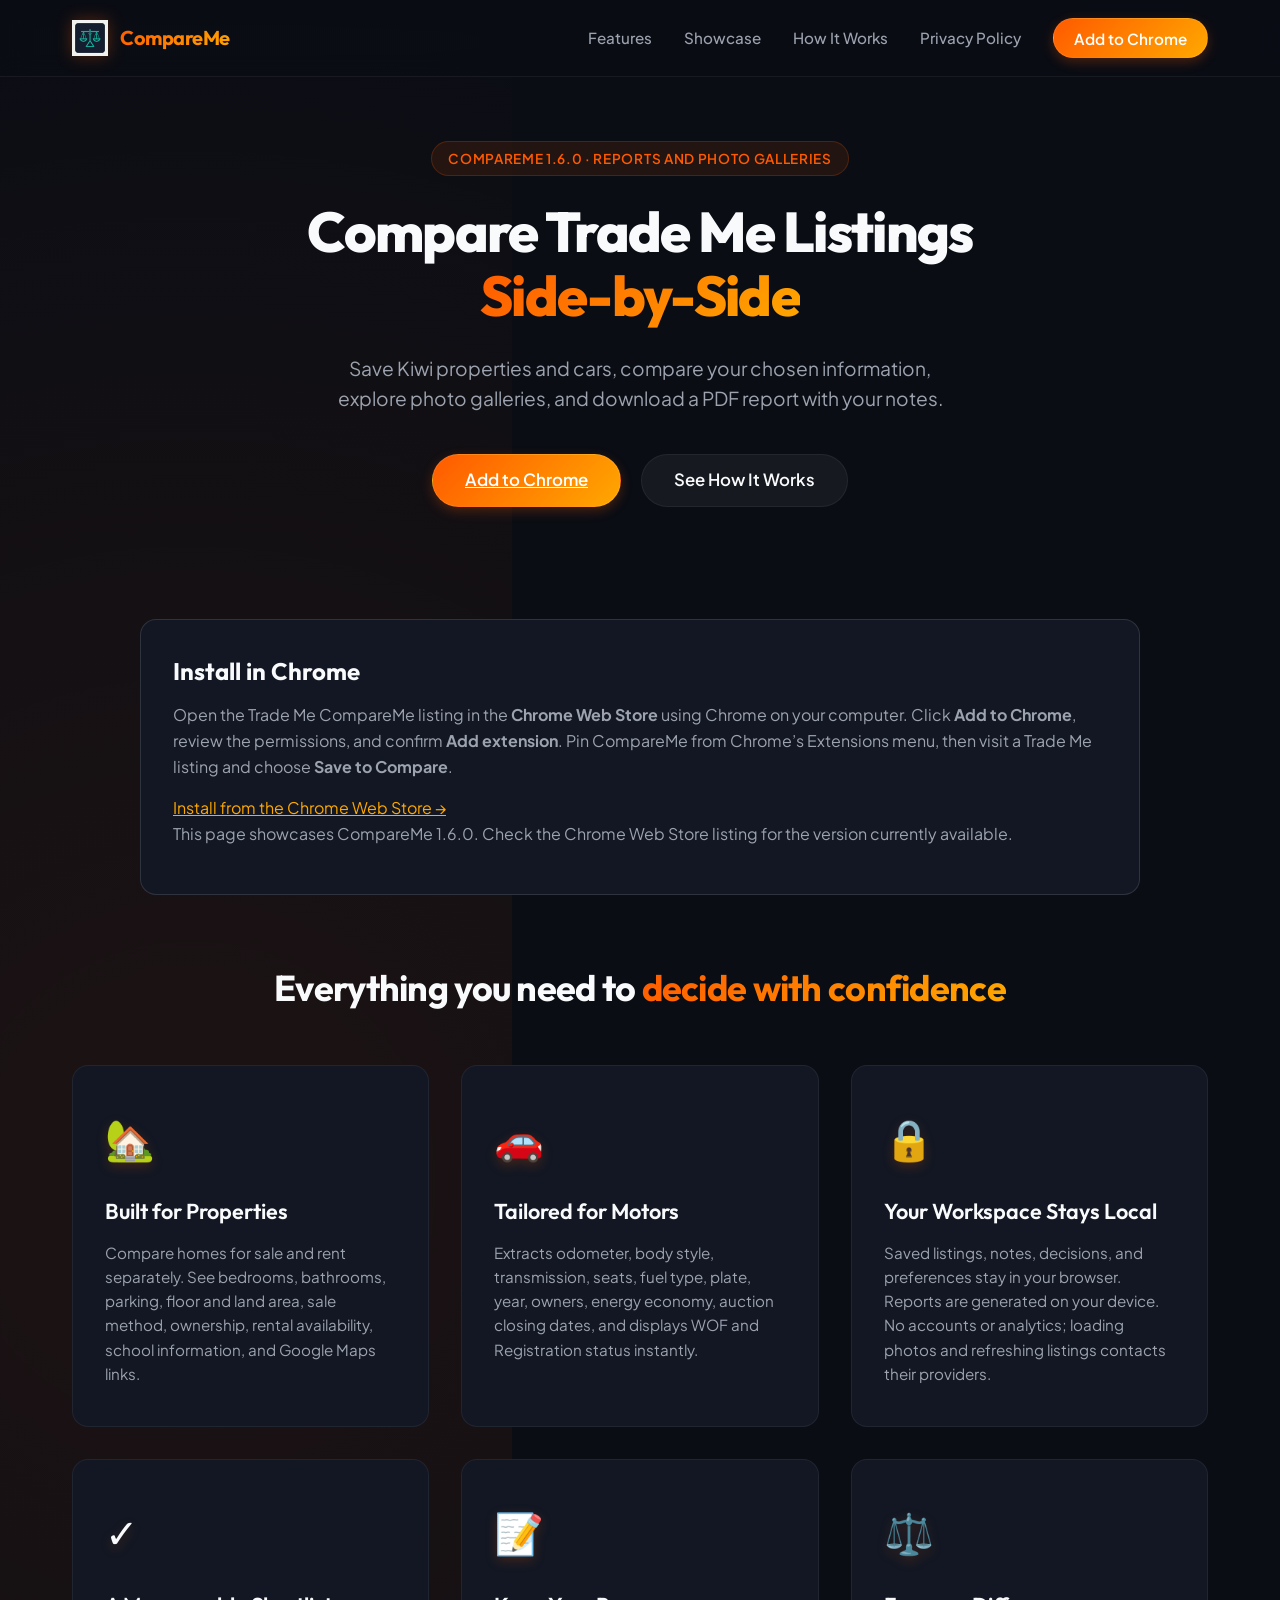
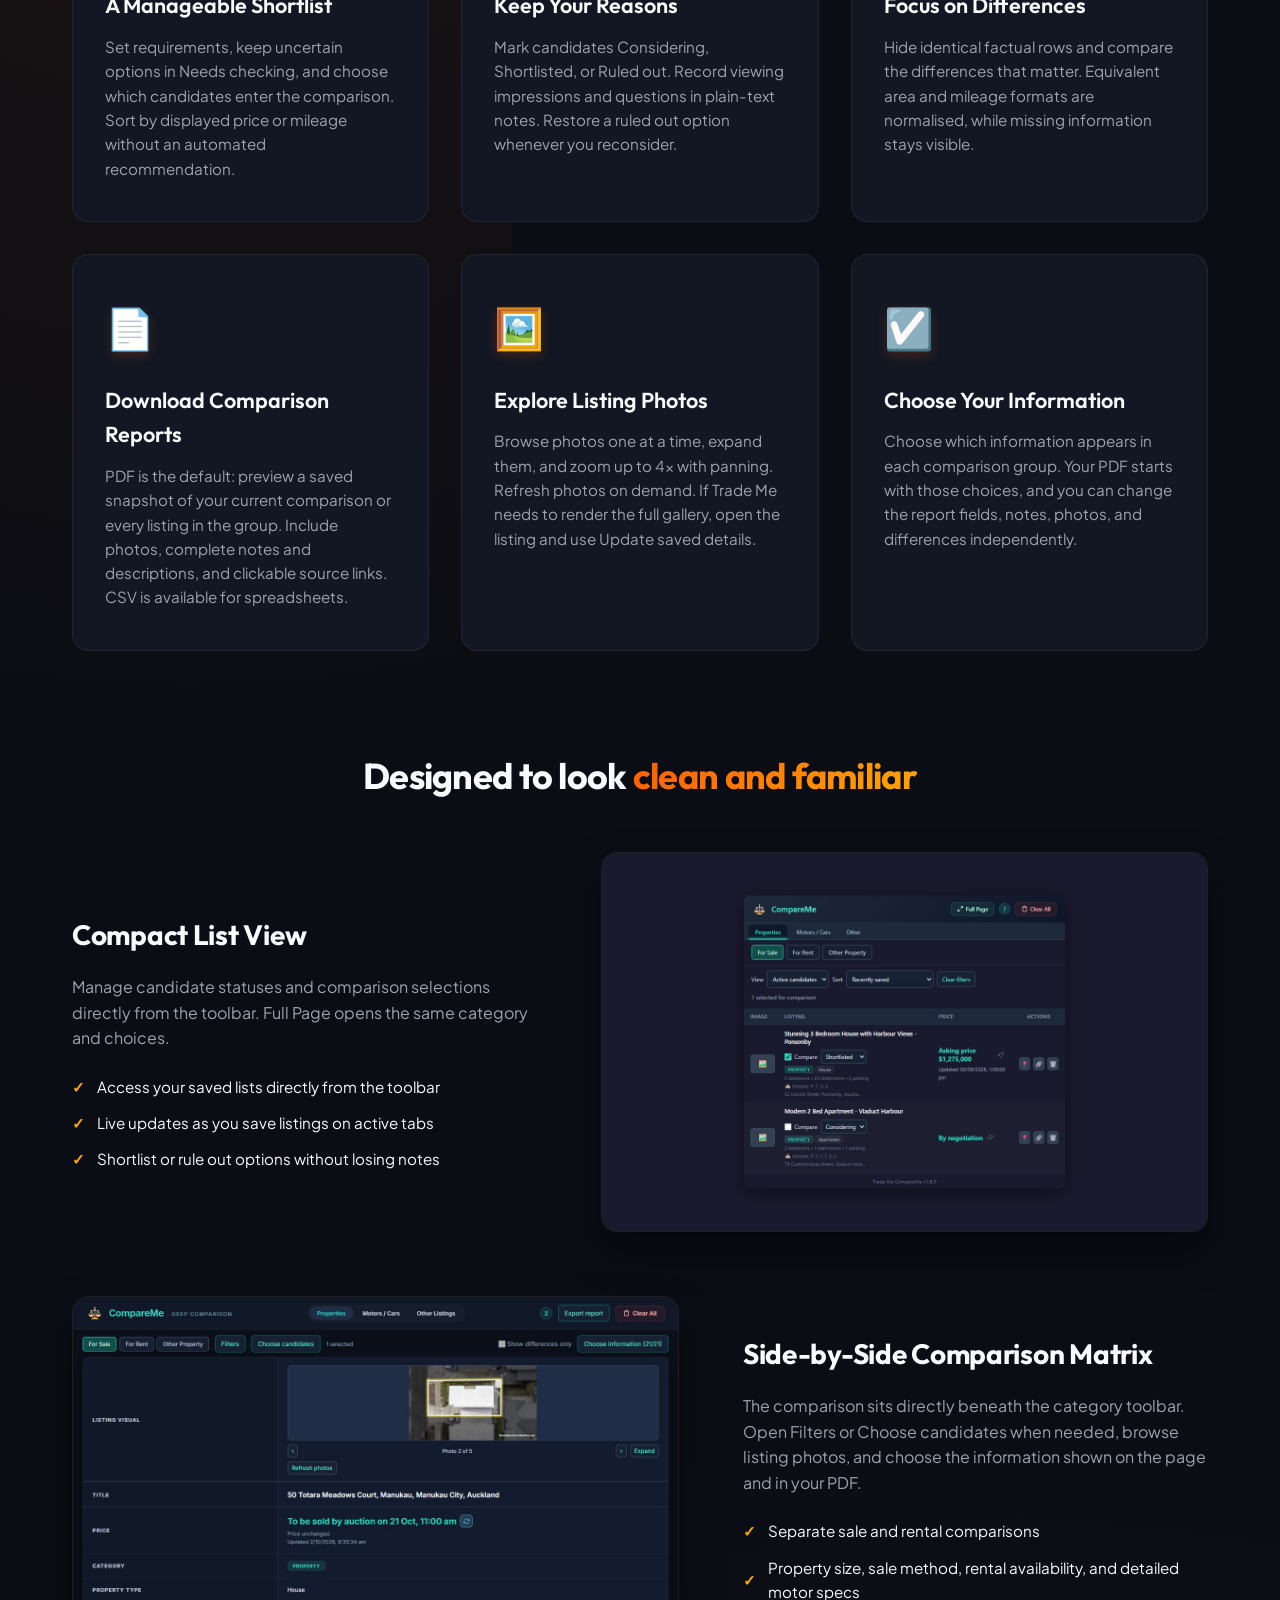
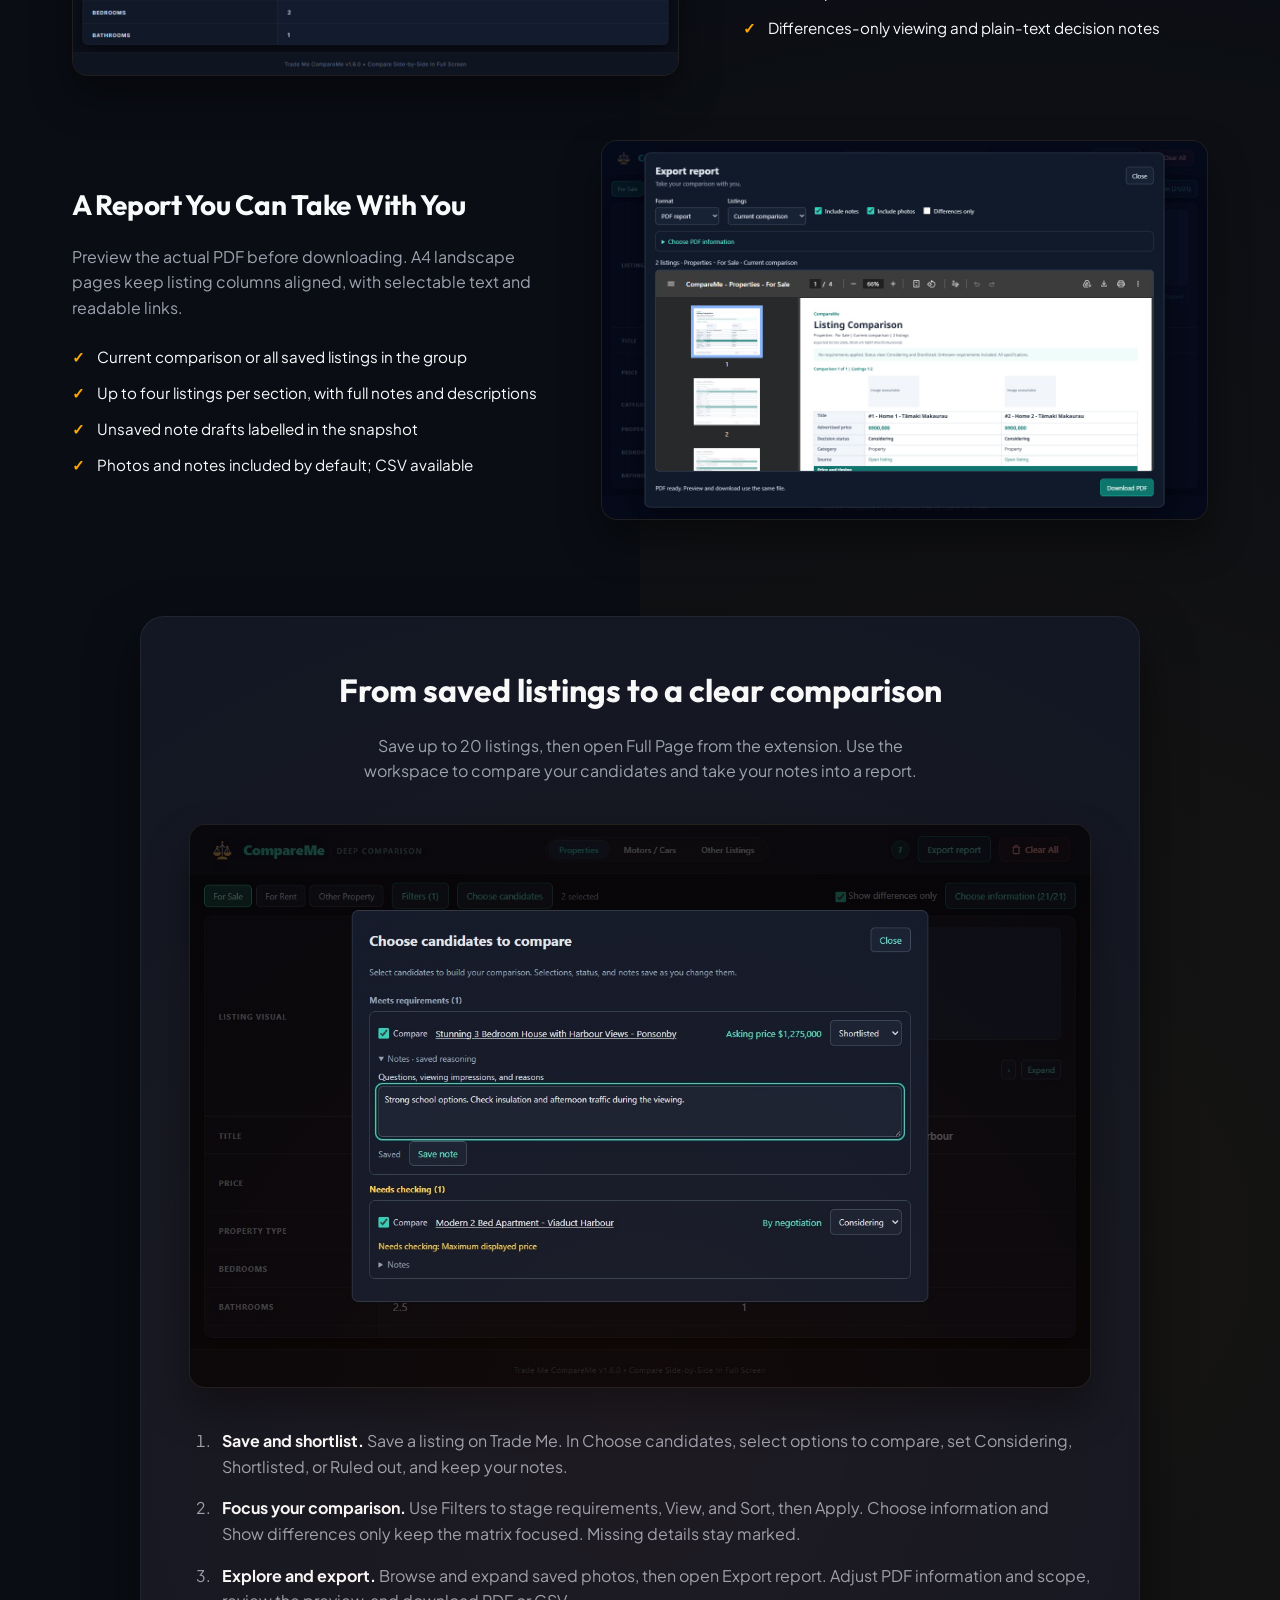
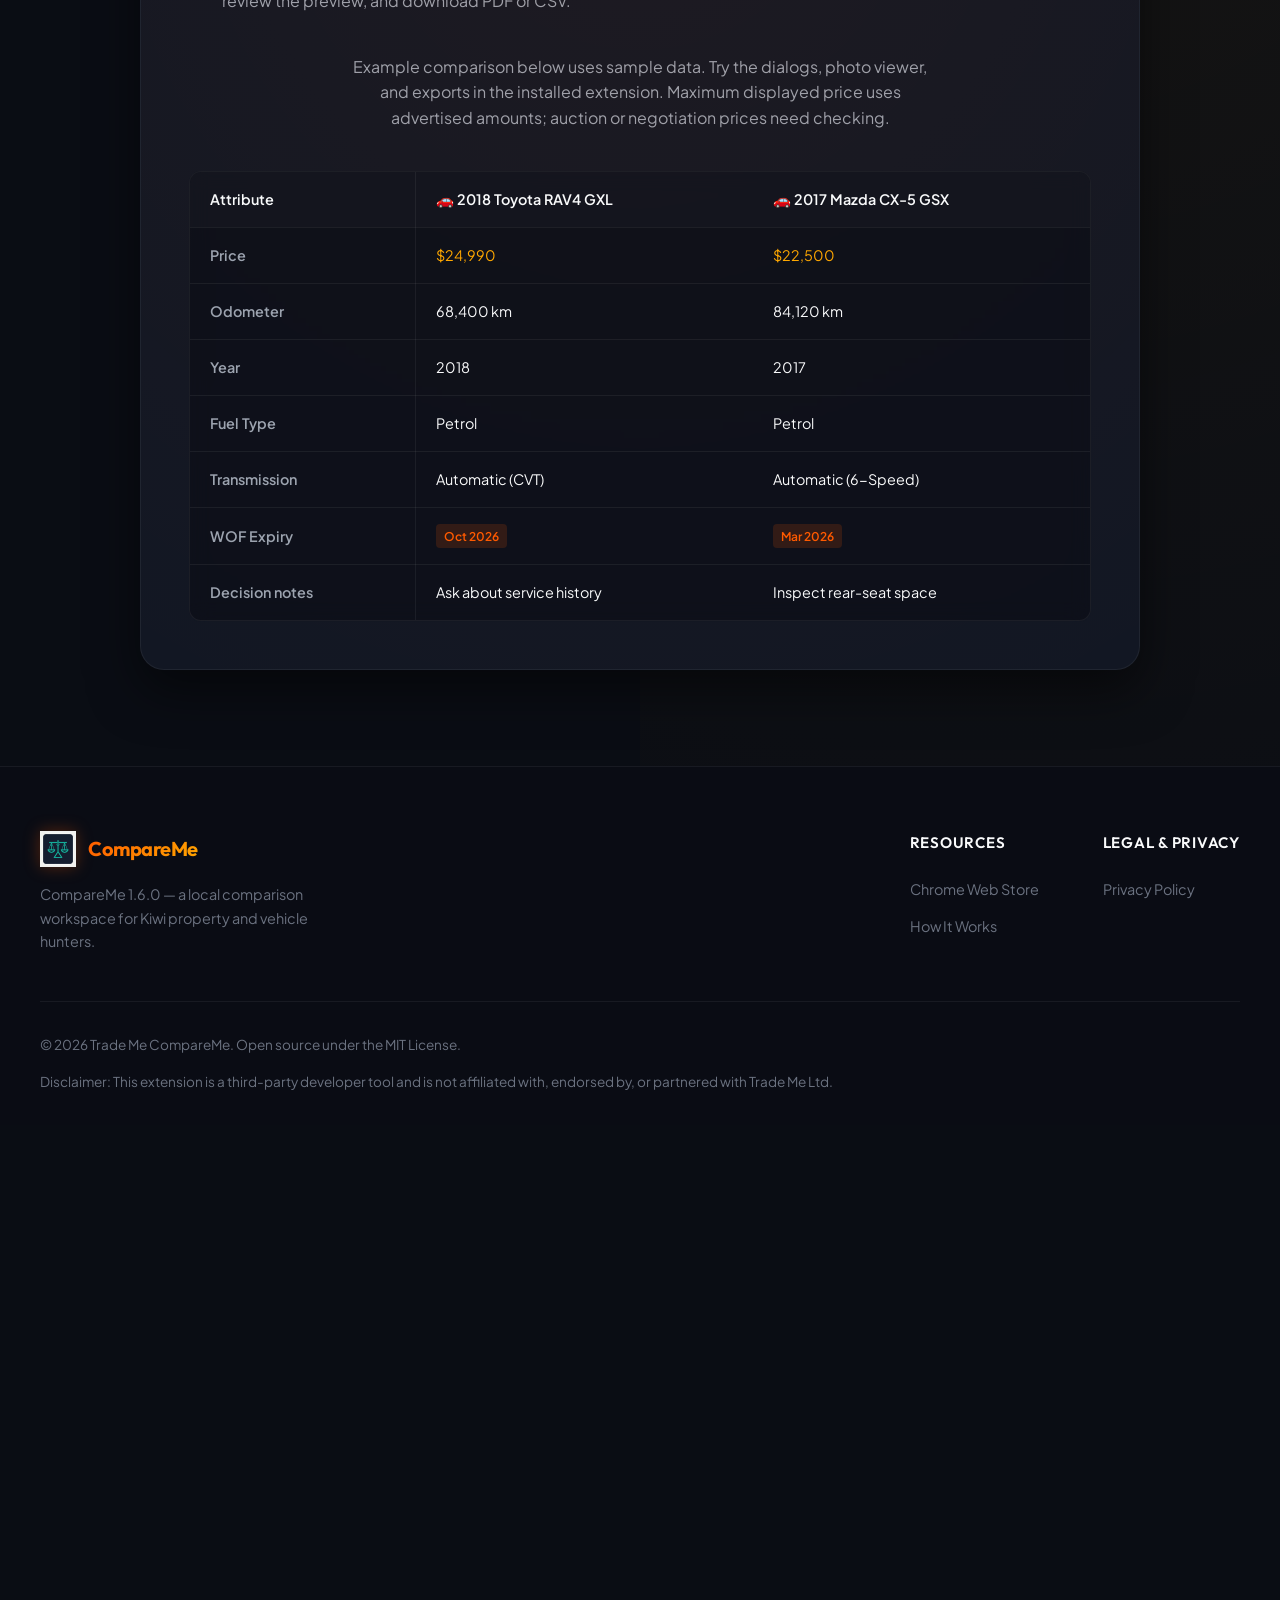
==== commit 9473673f: "Guide users to install from the Chrome Web Store" ====
--- a/index.html
+++ b/index.html
@@ -23,7 +23,7 @@
                     <li><a href="#showcase">Showcase</a></li>
                     <li><a href="#demo">How It Works</a></li>
                     <li><a href="privacy.html">Privacy Policy</a></li>
-                    <li class="cta-li"><a href="https://github.com/raizenshout/trademe-compareme" class="btn-cta" target="_blank" rel="noopener noreferrer">View on GitHub</a></li>
+                    <li class="cta-li"><a href="https://chromewebstore.google.com/detail/trade-me-compareme/mgoidjjkbagnijmdbedjngfeehgpabjc" class="btn-cta" target="_blank" rel="noopener noreferrer">Add to Chrome</a></li>
                 </ul>
             </nav>
         </div>
@@ -37,15 +37,16 @@
             Save Kiwi properties and cars, compare your chosen information, explore photo galleries, and download a PDF report with your notes.
         </p>
         <div class="hero-buttons">
-            <a href="https://github.com/raizenshout/trademe-compareme/releases/tag/v1.6.0" class="btn-cta btn-large" target="_blank" rel="noopener noreferrer">Download v1.6.0</a>
+            <a href="https://chromewebstore.google.com/detail/trade-me-compareme/mgoidjjkbagnijmdbedjngfeehgpabjc" class="btn-cta btn-large" target="_blank" rel="noopener noreferrer">Add to Chrome</a>
             <a href="#demo" class="btn-secondary btn-large">See How It Works</a>
         </div>
     </section>
 
     <section class="install-section" id="install" aria-labelledby="install-title">
         <h2 id="install-title">Install in Chrome</h2>
-        <p>Download the v1.6.0 ZIP from the release page and extract it. Open <code>chrome://extensions</code>, enable <strong>Developer mode</strong>, choose <strong>Load unpacked</strong>, and select the folder containing <code>manifest.json</code>. To update an existing unpacked installation, replace its files in the same folder and click <strong>Reload</strong>.</p>
-        <a href="https://github.com/raizenshout/trademe-compareme/releases/tag/v1.6.0" target="_blank" rel="noopener noreferrer">Release notes, ZIP and checksum →</a>
+        <p>Open the Trade Me CompareMe listing in the <strong>Chrome Web Store</strong> using Chrome on your computer. Click <strong>Add to Chrome</strong>, review the permissions, and confirm <strong>Add extension</strong>. Pin CompareMe from Chrome’s Extensions menu, then visit a Trade Me listing and choose <strong>Save to Compare</strong>.</p>
+        <a href="https://chromewebstore.google.com/detail/trade-me-compareme/mgoidjjkbagnijmdbedjngfeehgpabjc" target="_blank" rel="noopener noreferrer">Install from the Chrome Web Store →</a>
+        <p class="install-version">This page showcases CompareMe 1.6.0. Check the Chrome Web Store listing for the version currently available.</p>
     </section>
 
     <!-- Core Features Section -->
@@ -234,9 +235,8 @@
                 <div class="footer-col">
                     <h4>Resources</h4>
                     <ul>
-                        <li><a href="https://github.com/raizenshout/trademe-compareme" target="_blank" rel="noopener noreferrer">GitHub Repository</a></li>
-                        <li><a href="https://github.com/raizenshout/trademe-compareme/releases/tag/v1.6.0" target="_blank" rel="noopener noreferrer">Download v1.6.0</a></li>
-                        <li><a href="https://github.com/raizenshout/trademe-compareme/issues" target="_blank" rel="noopener noreferrer">Report an Issue</a></li>
+                        <li><a href="https://chromewebstore.google.com/detail/trade-me-compareme/mgoidjjkbagnijmdbedjngfeehgpabjc" target="_blank" rel="noopener noreferrer">Chrome Web Store</a></li>
+                        <li><a href="index.html#demo">How It Works</a></li>
                     </ul>
                 </div>
                 <div class="footer-col">
